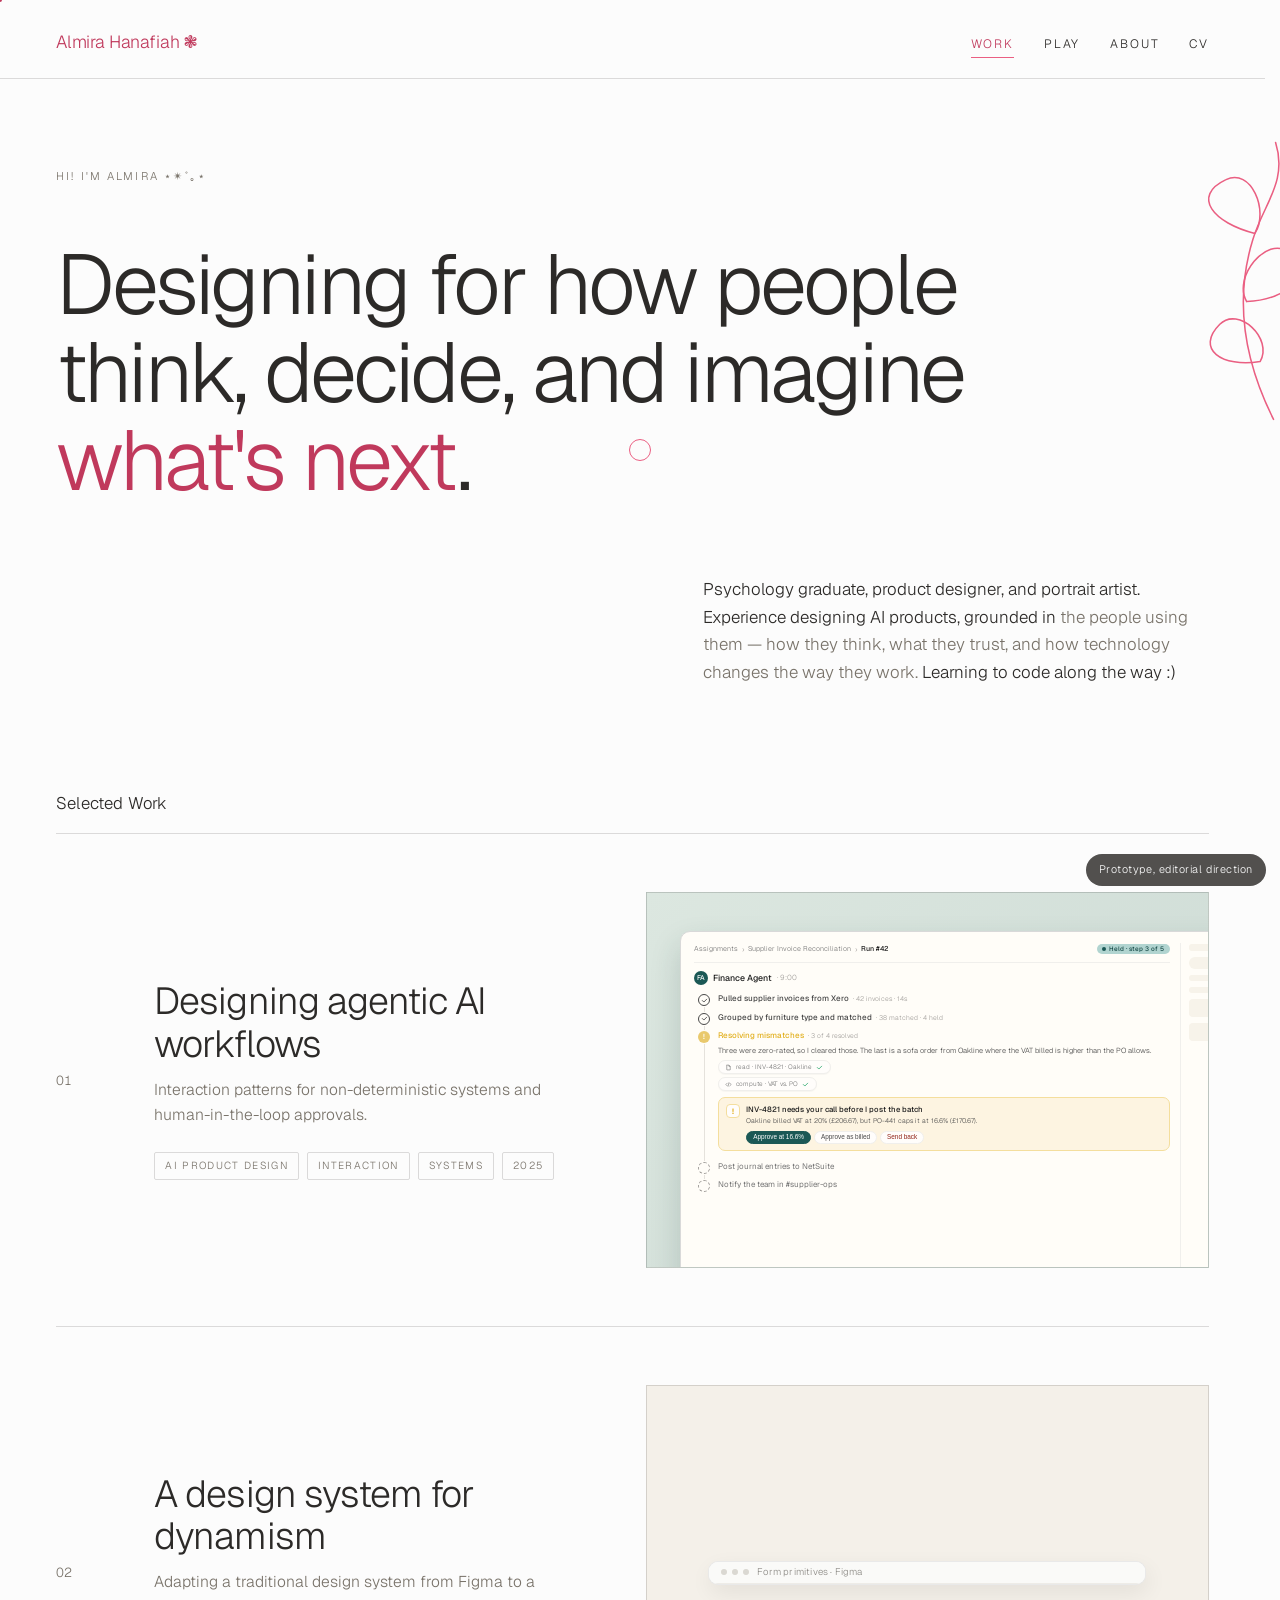
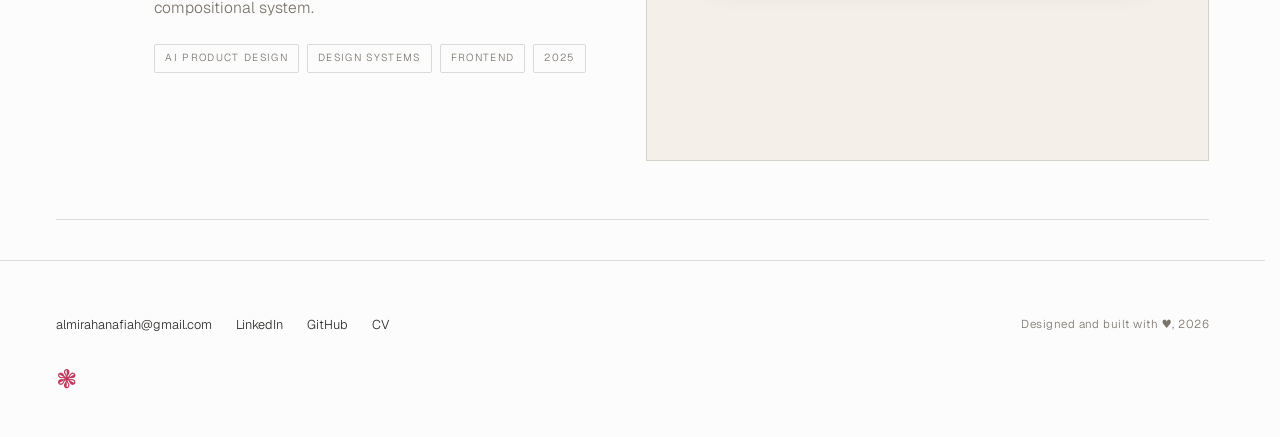
==== index.html @ 17f557fd "Tighten CS02, remove case-study eyebrows, resize About gallery, hide GAIA from index Co-Authored-By:" ====
<!doctype html>
<html lang="en">
    <head>
        <meta charset="UTF-8" />
        <meta name="viewport" content="width=device-width, initial-scale=1.0" />
        <title>Almira Hanafiah | AI Product Designer</title>
        <meta
            name="description"
            content="Product designer working at the seams of AI-native software, interaction systems, workflows, and 0→1 products."
        />
        <link rel="icon" type="image/svg+xml" href="assets/favicon.svg" />
        <link rel="preconnect" href="https://fonts.googleapis.com" />
        <link rel="preconnect" href="https://fonts.gstatic.com" crossorigin />
        <link
            href="https://fonts.googleapis.com/css2?family=Geist:wght@100..900&display=swap"
            rel="stylesheet"
        />
        <link rel="stylesheet" href="assets/css/styles.css" />
        <style>
            /* ============ LEAD ============ */
            .lead {
                position: relative;
                padding: 88px 0 96px;
            }
            .lead-grid {
                display: grid;
                grid-template-columns: repeat(12, 1fr);
                gap: 26px;
                position: relative;
                z-index: 2;
            }
            .lead .eyebrow {
                grid-column: 1 / 8;
                margin-bottom: 30px;
            }
            .display {
                grid-column: 1 / 12;
                font-size: clamp(2.7rem, 6.6vw, 5.5rem);
                line-height: 1.04;
                letter-spacing: -0.035em;
                max-width: 19ch;
            }
            .display em {
                font-style: normal;
                color: var(--pink-deep);
            }
            .dek {
                grid-column: 7 / 13;
                margin-top: 46px;
                font-size: 1.06rem;
                color: var(--ink);
                max-width: 46ch;
                justify-self: end;
            }
            .dek .q {
                color: var(--ink-soft);
            }

            /* line-art accents (placeholders for your scanned drawings) */
            .accent {
                position: absolute;
                z-index: 1;
                pointer-events: none;
            }
            .accent path,
            .accent circle {
                fill: none;
                stroke-linecap: round;
                stroke-linejoin: round;
            }
            .accent .stroke {
                stroke-width: 1.5px;
            }
            .accent-1 .stroke {
                stroke: var(--pink);
            }
            .accent-2 .stroke {
                stroke: var(--ink-soft);
            }
            .accent-1 {
                top: 18px;
                right: -54px;
                width: 248px;
            }
            .accent-2 {
                bottom: -86px;
                left: -96px;
                width: 300px;
                transform: rotate(-8deg);
            }

            /* ============ WORK INDEX ============ */
            .index {
                padding: 8px 0 40px;
            }
            .index-head {
                display: flex;
                justify-content: space-between;
                align-items: baseline;
                padding-bottom: 16px;
                border-bottom: 1px solid var(--rule);
            }
            .index-head h2 {
                font-size: 1.05rem;
                letter-spacing: 0.01em;
            }

            .row {
                display: grid;
                grid-template-columns: repeat(12, 1fr);
                gap: 26px;
                align-items: center;
                padding: 58px 0;
                border-bottom: 1px solid var(--rule);
                transition: transform 0.3s var(--ease);
            }
            .row:hover {
                transform: translateX(10px);
            }
            .row:active {
                transform: translateX(10px) scale(0.997);
            }
            .r-num {
                grid-column: 1 / 2;
                font-size: 0.82rem;
                font-variant-numeric: tabular-nums;
                color: var(--ink-soft);
                transition: color 0.26s var(--ease);
            }
            .row:hover .r-num {
                color: var(--pink-deep);
            }
            .r-main {
                grid-column: 2 / 7;
            }
            .r-title {
                font-size: clamp(1.5rem, 3vw, 2.35rem);
                letter-spacing: -0.025em;
                line-height: 1.12;
                display: inline;
                background-image: linear-gradient(var(--pink), var(--pink));
                background-size: 0% 1px;
                background-position: 0 1.08em;
                background-repeat: no-repeat;
                transition: background-size 0.34s var(--ease);
            }
            .row:hover .r-title {
                background-size: 100% 1px;
            }
            .r-desc {
                margin-top: 12px;
                font-size: 0.98rem;
                color: var(--ink-soft);
                max-width: 42ch;
            }
            .r-tags {
                display: flex;
                flex-wrap: wrap;
                gap: 8px;
                margin-top: 24px;
            }
            .r-tag {
                font-size: 0.64rem;
                text-transform: uppercase;
                letter-spacing: 0.13em;
                color: var(--ink-soft);
                border: 1px solid var(--rule);
                border-radius: 2px;
                padding: 5px 10px;
                transition:
                    border-color 0.26s var(--ease),
                    color 0.26s var(--ease);
            }
            .row:hover .r-tag {
                border-color: rgba(234, 95, 130, 0.4);
            }
            .r-thumb {
                grid-column: 7 / 13;
                aspect-ratio: 3 / 2;
                border: 1px solid var(--rule);
                background: var(--paper-2);
                overflow: hidden;
                display: flex;
                align-items: center;
                justify-content: center;
            }
            .r-thumb .g {
                width: 22px;
                height: 22px;
                border: 1px solid var(--ink-soft);
            }
            .r-thumb img {
                width: 100%;
                height: 100%;
                object-fit: cover;
            }
            .r-glyph {
                transition: transform 0.4s var(--ease);
            }
            .row:hover .r-glyph {
                transform: scale(1.06);
            }

            /* ============ CASE 01 THUMB: hero-style assignment run, top-left peek ============ */
            .r-thumb.thumb-cs01 {
                display: block;
                padding: 0;
                background: linear-gradient(135deg, #dce7e0 0%, #ccdad4 100%);
                position: relative;
                overflow: hidden;
            }
            .cs01-window {
                position: absolute;
                top: 10%;
                left: 6%;
                width: 122%;
                height: 124%;
                background: #fffdf8;
                border: 1px solid #d9d9d9;
                border-radius: 10px;
                box-shadow: 0 14px 30px rgba(30, 60, 57, 0.18);
                padding: 11px 13px;
                display: flex;
                gap: 10px;
                overflow: hidden;
                pointer-events: none;
                font-family: "Instrument Sans", var(--font);
            }
            .cs01-main {
                flex: 1;
                min-width: 0;
                display: flex;
                flex-direction: column;
            }
            .cs01-topline {
                display: flex;
                align-items: center;
                gap: 4px;
                padding-bottom: 7px;
                border-bottom: 1px solid #f0efec;
                margin-bottom: 8px;
                white-space: nowrap;
                overflow: hidden;
            }
            .cs01-crumb {
                font-size: 0.44rem;
                color: #757575;
            }
            .cs01-crumb.is-last {
                color: #1e1e1e;
                font-weight: 500;
            }
            .cs01-crumb-sep {
                color: #9f9c99;
                font-size: 0.48rem;
            }
            .cs01-pill {
                margin-left: auto;
                font-size: 0.4rem;
                font-weight: 500;
                padding: 2px 6px 2px 5px;
                border-radius: 999px;
                background: #b1d4d0;
                color: #184c49;
                display: inline-flex;
                align-items: center;
                gap: 3px;
                flex-shrink: 0;
                line-height: 1;
            }
            .cs01-pill::before {
                content: "";
                width: 4px;
                height: 4px;
                border-radius: 50%;
                background: #1b5855;
                animation: cs01-pulse 1.8s ease-in-out infinite;
            }
            @keyframes cs01-pulse {
                0%,
                100% {
                    opacity: 1;
                }
                50% {
                    opacity: 0.45;
                }
            }
            .cs01-head {
                display: flex;
                align-items: center;
                gap: 5px;
                margin-bottom: 7px;
            }
            .cs01-av {
                width: 14px;
                height: 14px;
                border-radius: 50%;
                background: #1b5855;
                color: #fff;
                font-size: 0.42rem;
                font-weight: 500;
                display: inline-flex;
                align-items: center;
                justify-content: center;
            }
            .cs01-name {
                font-size: 0.55rem;
                color: #1e1e1e;
                font-weight: 500;
            }
            .cs01-time {
                font-size: 0.46rem;
                color: #9f9c99;
            }
            /* rail with vertical connector line */
            .cs01-rail {
                position: relative;
                padding-left: 11px;
                display: flex;
                flex-direction: column;
            }
            .cs01-rail::before {
                content: "";
                position: absolute;
                left: 10px;
                top: 8px;
                bottom: 8px;
                width: 1px;
                background: #e5e2dc;
            }
            .cs01-step {
                position: relative;
                padding-left: 13px;
                padding-bottom: 4px;
            }
            .cs01-dotwrap {
                position: absolute;
                left: -8px;
                top: 1px;
                width: 14px;
                height: 14px;
                background: #fffdf8;
                display: inline-flex;
                align-items: center;
                justify-content: center;
                z-index: 1;
            }
            .cs01-dot {
                width: 12px;
                height: 12px;
                border-radius: 50%;
                display: inline-flex;
                align-items: center;
                justify-content: center;
            }
            .cs01-dot.done {
                border: 1px solid #484848;
                background: #fffdf8;
                color: #484848;
            }
            .cs01-dot.done svg {
                width: 7px;
                height: 7px;
            }
            .cs01-dot.warn {
                background: #e9c96d;
                color: #fff;
                font-size: 0.46rem;
                font-weight: 600;
                line-height: 1;
            }
            .cs01-dot.pending {
                border: 1px dashed #9f9c99;
                background: #fffdf8;
            }
            .cs01-step-head {
                display: flex;
                align-items: baseline;
                flex-wrap: wrap;
                gap: 0 4px;
                padding: 1px 0 2px;
            }
            .cs01-step-lab {
                font-size: 0.5rem;
                color: #484848;
                font-weight: 500;
                line-height: 1.4;
            }
            .cs01-step.is-pending .cs01-step-lab {
                color: #757575;
                font-weight: 400;
            }
            .cs01-step.is-warn .cs01-step-lab {
                color: #e2b020;
            }
            .cs01-step-meta {
                font-size: 0.42rem;
                color: #9f9c99;
                line-height: 1.4;
            }
            .cs01-step-body {
                padding: 0 0 5px 0;
                display: flex;
                flex-direction: column;
                gap: 4px;
                margin-top: 2px;
            }
            .cs01-prose {
                font-size: 0.46rem;
                line-height: 1.55;
                color: #484848;
                margin: 0;
            }
            .cs01-tools {
                display: flex;
                flex-direction: column;
                gap: 3px;
                align-items: flex-start;
            }
            .cs01-chip {
                display: inline-flex;
                align-items: center;
                gap: 4px;
                max-width: 100%;
                height: 14px;
                padding: 0 7px 0 6px;
                background: #fffdfb;
                border: 1px solid #f0efec;
                border-radius: 999px;
                font-size: 0.4rem;
                color: #757575;
                box-shadow: 0 1px 1px rgba(0, 0, 0, 0.03);
                line-height: 1;
            }
            .cs01-chip-ic {
                display: inline-flex;
                align-items: center;
                flex-shrink: 0;
                color: #757575;
            }
            .cs01-chip-ic svg {
                width: 7px;
                height: 7px;
            }
            .cs01-chip-lab {
                overflow: hidden;
                text-overflow: ellipsis;
                white-space: nowrap;
            }
            .cs01-chip-check {
                display: inline-flex;
                align-items: center;
                color: #3db17a;
                flex-shrink: 0;
            }
            .cs01-chip-check svg {
                width: 7px;
                height: 7px;
            }
            .cs01-a2ui {
                margin-top: 2px;
                background: #fdf4e1;
                border: 1px solid #f4de9d;
                border-radius: 7px;
                padding: 6px 7px;
                display: flex;
                gap: 6px;
            }
            .cs01-a2ui-icon {
                width: 14px;
                height: 14px;
                border-radius: 4px;
                background: #fffdfb;
                color: #e2b020;
                border: 1px solid #f4de9d;
                display: inline-flex;
                align-items: center;
                justify-content: center;
                flex-shrink: 0;
                font-size: 0.48rem;
                font-weight: 700;
                line-height: 1;
            }
            .cs01-a2ui-content {
                min-width: 0;
                flex: 1;
            }
            .cs01-a2ui-title {
                font-size: 0.48rem;
                color: #1e1e1e;
                font-weight: 500;
                line-height: 1.3;
            }
            .cs01-a2ui-text {
                font-size: 0.42rem;
                color: #484848;
                margin-top: 2px;
                line-height: 1.4;
            }
            .cs01-a2ui-actions {
                display: flex;
                gap: 3px;
                margin-top: 5px;
                flex-wrap: wrap;
            }
            .cs01-btn {
                display: inline-flex;
                align-items: center;
                gap: 3px;
                height: 13px;
                padding: 0 6px;
                background: #fffdfb;
                color: #484848;
                border: 1px solid #f0efec;
                border-radius: 999px;
                font-size: 0.4rem;
                font-weight: 500;
                white-space: nowrap;
                line-height: 1;
            }
            .cs01-btn.primary {
                background: #1b5855;
                color: #fff;
                border-color: #1b5855;
            }
            .cs01-btn.danger {
                color: #902217;
            }
            .cs01-rpanel {
                width: 26%;
                border-left: 1px solid #f0efec;
                padding-left: 8px;
                flex-shrink: 0;
                display: flex;
                flex-direction: column;
                gap: 6px;
                padding-top: 1px;
            }
            .cs01-skel {
                background: #f7f3ea;
                border-radius: 3px;
            }

            /* ============ CASE 02 THUMB: one card, figma swaps to dynamic form inside ============ */
            .r-thumb.thumb-cs02 {
                background: var(--paper-2);
                position: relative;
            }
            .cs02-card {
                width: 78%;
                background: #fff;
                border: 1px solid rgba(44, 42, 40, 0.1);
                border-radius: 10px;
                box-shadow: 2px 8px 22px rgba(0, 0, 0, 0.07);
                overflow: hidden;
                pointer-events: none;
            }
            .cs02-bar {
                display: flex;
                align-items: center;
                gap: 5px;
                padding: 7px 12px;
                background: #fafaf8;
                border-bottom: 1px solid #eeece7;
                position: relative;
                height: 22px;
            }
            .cs02-dot {
                width: 6px;
                height: 6px;
                border-radius: 50%;
                background: #dad8d2;
                flex-shrink: 0;
            }
            .cs02-bar-name {
                position: absolute;
                left: 48px;
                top: 50%;
                transform: translateY(-50%);
                font-size: 0.6rem;
                color: #8c8a85;
                letter-spacing: 0.02em;
                white-space: nowrap;
            }
            .cs02-bar-name.cs02-name-a {
                animation: cs02-fade-a 7s ease-in-out infinite;
            }
            .cs02-bar-name.cs02-name-b {
                animation: cs02-fade-b 7s ease-in-out infinite;
                opacity: 0;
            }

            .cs02-body {
                position: relative;
                animation: cs02-grow 7s ease-in-out infinite;
            }
            .cs02-state {
                position: absolute;
                inset: 0;
                padding: 12px 14px;
                display: flex;
                flex-direction: column;
                gap: 8px;
            }
            .cs02-state-a {
                background: #f4f3f0;
                animation: cs02-fade-a 7s ease-in-out infinite;
            }
            .cs02-state-b {
                background: #fffdfb;
            }
            .cs02-state-b > * {
                opacity: 0;
                animation: cs02-slide-in 7s ease-in-out infinite both;
            }
            .cs02-state-b > *:nth-child(1) {
                animation-delay: 0s;
            }
            .cs02-state-b > *:nth-child(2) {
                animation-delay: 0.1s;
            }
            .cs02-state-b > *:nth-child(3) {
                animation-delay: 0.2s;
            }
            .cs02-state-b > *:nth-child(4) {
                animation-delay: 0.3s;
            }

            .cs02-prim {
                border: 1.4px dashed #9747ff;
                border-radius: 4px;
                padding: 5px 9px;
                background: #fff;
            }
            .cs02-prim-lab {
                display: block;
                font-size: 0.52rem;
                color: #6f6c66;
                margin-bottom: 3px;
            }
            .cs02-prim-in {
                height: 11px;
                border: 1px solid #dcdad4;
                border-radius: 3px;
                background: #fff;
            }
            .cs02-prim-in.cs02-prim-sel {
                position: relative;
            }
            .cs02-prim-in.cs02-prim-sel::after {
                content: "";
                position: absolute;
                right: 5px;
                top: 50%;
                width: 5px;
                height: 5px;
                border-right: 1px solid #b5b2ac;
                border-bottom: 1px solid #b5b2ac;
                transform: translateY(-65%) rotate(45deg);
            }
            .cs02-prim-radio {
                display: flex;
                gap: 7px;
                align-items: center;
                height: 11px;
            }
            .cs02-prim-radio-dot {
                width: 9px;
                height: 9px;
                border-radius: 50%;
                border: 1px solid #b5b2ac;
                background: #fff;
                display: inline-flex;
                align-items: center;
                justify-content: center;
                flex-shrink: 0;
            }
            .cs02-prim-radio-dot.is-on::after {
                content: "";
                width: 4px;
                height: 4px;
                border-radius: 50%;
                background: #6f6c66;
            }

            .cs02-form-row {
                display: flex;
                flex-direction: column;
                gap: 3px;
            }
            .cs02-form-lab {
                font-size: 0.52rem;
                color: #757575;
            }
            .cs02-form-in {
                font-size: 0.62rem;
                color: #1e1e1e;
                border: 1px solid #e6e1d8;
                border-radius: 4px;
                background: #fff;
                padding: 4px 8px;
            }
            .cs02-form-select {
                display: flex;
                align-items: center;
                justify-content: space-between;
                font-size: 0.62rem;
                color: #1e1e1e;
                border: 1px solid #e6e1d8;
                border-radius: 4px;
                background: #fff;
                padding: 4px 8px;
            }
            .cs02-form-chev {
                width: 5px;
                height: 5px;
                border-right: 1.4px solid #757575;
                border-bottom: 1.4px solid #757575;
                transform: rotate(45deg) translate(-1px, -2px);
            }
            .cs02-form-radio {
                display: flex;
                gap: 14px;
                padding: 2px 0;
            }
            .cs02-radio-opt {
                display: inline-flex;
                align-items: center;
                gap: 5px;
                font-size: 0.6rem;
                color: #1e1e1e;
            }
            .cs02-radio-dot {
                width: 11px;
                height: 11px;
                border-radius: 50%;
                border: 1.5px solid #b5b2ac;
                background: #fff;
                display: inline-flex;
                align-items: center;
                justify-content: center;
                flex-shrink: 0;
            }
            .cs02-radio-opt.is-on .cs02-radio-dot {
                border-color: #1b5855;
            }
            .cs02-radio-opt.is-on .cs02-radio-dot::after {
                content: "";
                width: 5px;
                height: 5px;
                border-radius: 50%;
                background: #1b5855;
            }
            .cs02-form-action {
                align-self: flex-start;
                font-size: 0.6rem;
                color: #fff;
                background: #1b5855;
                border-radius: 4px;
                padding: 5px 11px;
                margin-top: 2px;
            }

            @keyframes cs02-grow {
                0%,
                38% {
                    height: 116px;
                }
                52%,
                92% {
                    height: 208px;
                }
                100% {
                    height: 116px;
                }
            }
            @keyframes cs02-fade-a {
                0%,
                45% {
                    opacity: 1;
                }
                55%,
                92% {
                    opacity: 0;
                }
                100% {
                    opacity: 1;
                }
            }
            @keyframes cs02-fade-b {
                0%,
                45% {
                    opacity: 0;
                }
                55%,
                92% {
                    opacity: 1;
                }
                100% {
                    opacity: 0;
                }
            }
            @keyframes cs02-slide-in {
                0%,
                45% {
                    opacity: 0;
                    transform: translateY(14px);
                }
                55%,
                92% {
                    opacity: 1;
                    transform: translateY(0);
                }
                100% {
                    opacity: 0;
                    transform: translateY(14px);
                }
            }

            @media (prefers-reduced-motion: reduce) {
                .cs01-pill::before {
                    animation: none;
                }
                .cs02-body,
                .cs02-state-a,
                .cs02-bar-name.cs02-name-a,
                .cs02-bar-name.cs02-name-b,
                .cs02-state-b > * {
                    animation: none;
                }
                .cs02-body {
                    height: 116px;
                }
                .cs02-state-a {
                    opacity: 1;
                }
                .cs02-bar-name.cs02-name-a {
                    opacity: 1;
                }
                .cs02-bar-name.cs02-name-b {
                    opacity: 0;
                }
                .cs02-state-b > * {
                    opacity: 0;
                    transform: none;
                }
            }

            /* ============ NOTE ============ */
            .note {
                position: relative;
                padding: 96px 0 104px;
            }
            .note-grid {
                display: grid;
                grid-template-columns: repeat(12, 1fr);
                gap: 26px;
            }
            .note .label {
                grid-column: 1 / 3;
                padding-top: 8px;
            }
            .note p {
                grid-column: 4 / 12;
                font-size: clamp(1.3rem, 2.5vw, 1.85rem);
                line-height: 1.42;
                letter-spacing: -0.018em;
                color: var(--ink);
            }
            .note p em {
                font-style: normal;
                color: var(--pink-deep);
            }

            /* ============ FOOTER (page overrides) ============ */
            footer {
                padding: 54px 0 40px;
                position: relative;
                overflow: hidden;
            }
            .sign {
                margin-top: 32px;
            }

            /* ============ RESPONSIVE ============ */
            @media (max-width: 900px) {
                .shell {
                    padding: 0 30px;
                }
                .display {
                    grid-column: 1 / 13;
                    max-width: 100%;
                }
                .dek {
                    grid-column: 1 / 13;
                    justify-self: start;
                    margin-top: 32px;
                }
                .lead .eyebrow {
                    grid-column: 1 / 13;
                }
                .accent-1 {
                    width: 150px;
                    right: -30px;
                    opacity: 0.8;
                }
                .accent-2 {
                    width: 180px;
                    left: -70px;
                }
                .row {
                    grid-template-columns: repeat(6, 1fr);
                    gap: 14px;
                    padding: 42px 0;
                }
                .r-num {
                    grid-column: 1 / 7;
                }
                .r-main {
                    grid-column: 1 / 7;
                    margin: 6px 0 22px;
                }
                .r-thumb {
                    grid-column: 1 / 7;
                }
                .note p {
                    grid-column: 1 / 13;
                }
                .note .label {
                    grid-column: 1 / 13;
                    margin-bottom: 14px;
                }
            }
            @media (max-width: 560px) {
                .shell {
                    padding: 0 20px;
                }
                .nav {
                    gap: 16px;
                }
                .nav a {
                    font-size: 0.66rem;
                    letter-spacing: 0.1em;
                }
                .lead {
                    padding: 56px 0 64px;
                }
            }

            @media (prefers-reduced-motion: reduce) {
                html {
                    scroll-behavior: auto;
                }
                .rv {
                    opacity: 1 !important;
                    transform: none !important;
                    transition: none;
                }
                .cursor,
                .row,
                .r-glyph {
                    transition: none !important;
                }
                .accent path,
                .accent circle {
                    stroke-dashoffset: 0 !important;
                    transition: none !important;
                }
            }
        </style>
    </head>
    <body>
        <div class="cursor" id="cursor" aria-hidden="true"></div>
        <div class="cursor-dot" id="dot" aria-hidden="true"></div>

        <header>
            <div class="shell">
                <div class="masthead">
                    <a href="index.html" class="wordmark"
                        >Almira Hanafiah &#10051;</a
                    >
                    <nav class="nav">
                        <a href="index.html" class="here">Work</a>
                        <a href="play.html">Play</a>
                        <a href="about.html">About</a>
                        <a
                            href="assets/cv/Almira-Hanafiah-CV.pdf"
                            target="_blank"
                            rel="noopener"
                            >CV</a
                        >
                    </nav>
                </div>
            </div>
        </header>

        <main>
            <!-- ===== LEAD ===== -->
            <section class="lead">
                <!-- ACCENT 1, placeholder for your scanned drawing. Bleeds off the right. -->
                <svg
                    class="accent accent-1"
                    viewBox="0 0 240 320"
                    aria-hidden="true"
                >
                    <path
                        class="stroke"
                        stroke="var(--pink)"
                        stroke-width="1.5"
                        d="M196 312 C 168 256 158 196 176 138 C 186 104 210 82 198 44"
                    />
                    <path
                        class="stroke"
                        stroke="var(--pink)"
                        stroke-width="1.5"
                        d="M178 132 C 138 122 116 96 150 80 C 174 68 192 110 178 132 Z"
                    />
                    <path
                        class="stroke"
                        stroke="var(--pink)"
                        stroke-width="1.5"
                        d="M170 198 C 210 196 236 172 210 150 C 190 134 156 174 170 198 Z"
                    />
                    <path
                        class="stroke"
                        stroke="var(--pink)"
                        stroke-width="1.5"
                        d="M183 256 C 146 262 120 244 144 220 C 162 202 196 234 183 256 Z"
                    />
                </svg>
                <div class="shell">
                    <div class="lead-grid">
                        <div class="eyebrow label rv">Hi! I'm Almira ⋆✴︎˚｡⋆</div>
                        <h1 class="display rv">
                            Designing for how people think, decide, and imagine
                            <em>what's next</em>.
                        </h1>
                        <p class="dek rv">
                            Psychology graduate, product designer, and portrait
                            artist. Experience designing AI products, grounded
                            in
                            <span class="q"
                                >the people using them — how they think, what
                                they trust, and how technology changes the way
                                they work.</span
                            >
                            Learning to code along the way :)
                        </p>
                    </div>
                </div>
            </section>

            <!-- ===== WORK INDEX ===== -->
            <section class="index">
                <div class="shell">
                    <div class="index-head rv">
                        <h2>Selected Work</h2>
                    </div>

                    <a href="work/ai-workflows.html" class="row rv">
                        <div class="r-num">01</div>
                        <div class="r-main">
                            <span class="r-title"
                                >Designing agentic AI workflows</span
                            >
                            <p class="r-desc">
                                Interaction patterns for non-deterministic
                                systems and human-in-the-loop approvals.
                            </p>
                            <div class="r-tags">
                                <span class="r-tag">AI Product Design</span>
                                <span class="r-tag">Interaction</span>
                                <span class="r-tag">Systems</span>
                                <span class="r-tag">2025</span>
                            </div>
                        </div>
                        <div class="r-thumb thumb-cs01">
                            <div class="cs01-window" aria-hidden="true">
                                <div class="cs01-main">
                                    <div class="cs01-topline">
                                        <span class="cs01-crumb"
                                            >Assignments</span
                                        >
                                        <span class="cs01-crumb-sep"
                                            >&rsaquo;</span
                                        >
                                        <span class="cs01-crumb"
                                            >Supplier Invoice
                                            Reconciliation</span
                                        >
                                        <span class="cs01-crumb-sep"
                                            >&rsaquo;</span
                                        >
                                        <span class="cs01-crumb is-last"
                                            >Run #42</span
                                        >
                                        <span class="cs01-pill"
                                            >Held &middot; step 3 of 5</span
                                        >
                                    </div>
                                    <div class="cs01-head">
                                        <span class="cs01-av">FA</span>
                                        <span class="cs01-name"
                                            >Finance Agent</span
                                        >
                                        <span class="cs01-time"
                                            >&middot; 9:00</span
                                        >
                                    </div>
                                    <div class="cs01-rail">
                                        <div class="cs01-step">
                                            <div class="cs01-dotwrap">
                                                <span class="cs01-dot done"
                                                    ><svg
                                                        viewBox="0 0 16 16"
                                                        fill="none"
                                                        stroke="currentColor"
                                                        stroke-width="2"
                                                        stroke-linecap="round"
                                                        stroke-linejoin="round"
                                                    >
                                                        <path
                                                            d="m3 8 3.5 3.5L13 5"
                                                        /></svg
                                                ></span>
                                            </div>
                                            <div class="cs01-step-head">
                                                <span class="cs01-step-lab"
                                                    >Pulled supplier invoices
                                                    from Xero</span
                                                >
                                                <span class="cs01-step-meta"
                                                    >&middot; 42 invoices
                                                    &middot; 14s</span
                                                >
                                            </div>
                                        </div>
                                        <div class="cs01-step">
                                            <div class="cs01-dotwrap">
                                                <span class="cs01-dot done"
                                                    ><svg
                                                        viewBox="0 0 16 16"
                                                        fill="none"
                                                        stroke="currentColor"
                                                        stroke-width="2"
                                                        stroke-linecap="round"
                                                        stroke-linejoin="round"
                                                    >
                                                        <path
                                                            d="m3 8 3.5 3.5L13 5"
                                                        /></svg
                                                ></span>
                                            </div>
                                            <div class="cs01-step-head">
                                                <span class="cs01-step-lab"
                                                    >Grouped by furniture type
                                                    and matched</span
                                                >
                                                <span class="cs01-step-meta"
                                                    >&middot; 38 matched
                                                    &middot; 4 held</span
                                                >
                                            </div>
                                        </div>
                                        <div class="cs01-step is-warn">
                                            <div class="cs01-dotwrap">
                                                <span class="cs01-dot warn"
                                                    >!</span
                                                >
                                            </div>
                                            <div class="cs01-step-head">
                                                <span class="cs01-step-lab"
                                                    >Resolving mismatches</span
                                                >
                                                <span class="cs01-step-meta"
                                                    >&middot; 3 of 4
                                                    resolved</span
                                                >
                                            </div>
                                            <div class="cs01-step-body">
                                                <p class="cs01-prose">
                                                    Three were zero-rated, so I
                                                    cleared those. The last is a
                                                    sofa order from Oakline
                                                    where the VAT billed is
                                                    higher than the PO allows.
                                                </p>
                                                <div class="cs01-tools">
                                                    <span class="cs01-chip">
                                                        <span
                                                            class="cs01-chip-ic"
                                                            ><svg
                                                                viewBox="0 0 16 16"
                                                                fill="none"
                                                                stroke="currentColor"
                                                                stroke-width="1.4"
                                                                stroke-linejoin="round"
                                                            >
                                                                <path
                                                                    d="M4 2.5h5l3 3V13a.5.5 0 0 1-.5.5h-7A.5.5 0 0 1 4 13V3a.5.5 0 0 1 .5-.5Z"
                                                                />
                                                                <path
                                                                    d="M9 2.5v3h3"
                                                                /></svg
                                                        ></span>
                                                        <span
                                                            class="cs01-chip-lab"
                                                            >read &middot;
                                                            INV-4821 &middot;
                                                            Oakline</span
                                                        >
                                                        <span
                                                            class="cs01-chip-check"
                                                            ><svg
                                                                viewBox="0 0 16 16"
                                                                fill="none"
                                                                stroke="currentColor"
                                                                stroke-width="2"
                                                                stroke-linecap="round"
                                                                stroke-linejoin="round"
                                                            >
                                                                <path
                                                                    d="m3 8 3.5 3.5L13 5"
                                                                /></svg
                                                        ></span>
                                                    </span>
                                                    <span class="cs01-chip">
                                                        <span
                                                            class="cs01-chip-ic"
                                                            ><svg
                                                                viewBox="0 0 16 16"
                                                                fill="none"
                                                                stroke="currentColor"
                                                                stroke-width="1.4"
                                                                stroke-linecap="round"
                                                                stroke-linejoin="round"
                                                            >
                                                                <path
                                                                    d="m5 5-3 3 3 3M11 5l3 3-3 3M9 4l-2 8"
                                                                /></svg
                                                        ></span>
                                                        <span
                                                            class="cs01-chip-lab"
                                                            >compute &middot;
                                                            VAT vs. PO</span
                                                        >
                                                        <span
                                                            class="cs01-chip-check"
                                                            ><svg
                                                                viewBox="0 0 16 16"
                                                                fill="none"
                                                                stroke="currentColor"
                                                                stroke-width="2"
                                                                stroke-linecap="round"
                                                                stroke-linejoin="round"
                                                            >
                                                                <path
                                                                    d="m3 8 3.5 3.5L13 5"
                                                                /></svg
                                                        ></span>
                                                    </span>
                                                </div>
                                                <div class="cs01-a2ui">
                                                    <span class="cs01-a2ui-icon"
                                                        >!</span
                                                    >
                                                    <div
                                                        class="cs01-a2ui-content"
                                                    >
                                                        <div
                                                            class="cs01-a2ui-title"
                                                        >
                                                            INV-4821 needs your
                                                            call before I post
                                                            the batch
                                                        </div>
                                                        <div
                                                            class="cs01-a2ui-text"
                                                        >
                                                            Oakline billed VAT
                                                            at 20%
                                                            (&pound;206.67), but
                                                            PO-441 caps it at
                                                            16.6%
                                                            (&pound;170.67).
                                                        </div>
                                                        <div
                                                            class="cs01-a2ui-actions"
                                                        >
                                                            <button
                                                                class="cs01-btn primary"
                                                            >
                                                                Approve at 16.6%
                                                            </button>
                                                            <button
                                                                class="cs01-btn"
                                                            >
                                                                Approve as
                                                                billed
                                                            </button>
                                                            <button
                                                                class="cs01-btn danger"
                                                            >
                                                                Send back
                                                            </button>
                                                        </div>
                                                    </div>
                                                </div>
                                            </div>
                                        </div>
                                        <div class="cs01-step is-pending">
                                            <div class="cs01-dotwrap">
                                                <span
                                                    class="cs01-dot pending"
                                                ></span>
                                            </div>
                                            <div class="cs01-step-head">
                                                <span class="cs01-step-lab"
                                                    >Post journal entries to
                                                    NetSuite</span
                                                >
                                            </div>
                                        </div>
                                        <div class="cs01-step is-pending">
                                            <div class="cs01-dotwrap">
                                                <span
                                                    class="cs01-dot pending"
                                                ></span>
                                            </div>
                                            <div class="cs01-step-head">
                                                <span class="cs01-step-lab"
                                                    >Notify the team in
                                                    #supplier-ops</span
                                                >
                                            </div>
                                        </div>
                                    </div>
                                </div>
                                <aside class="cs01-rpanel">
                                    <div
                                        class="cs01-skel"
                                        style="height: 7px; width: 60%"
                                    ></div>
                                    <div
                                        class="cs01-skel"
                                        style="
                                            height: 12px;
                                            width: 100%;
                                            border-radius: 9999px;
                                        "
                                    ></div>
                                    <div
                                        class="cs01-skel"
                                        style="height: 6px; width: 82%"
                                    ></div>
                                    <div
                                        class="cs01-skel"
                                        style="height: 6px; width: 64%"
                                    ></div>
                                    <div
                                        class="cs01-skel"
                                        style="
                                            height: 18px;
                                            width: 100%;
                                            border-radius: 4px;
                                        "
                                    ></div>
                                    <div
                                        class="cs01-skel"
                                        style="
                                            height: 18px;
                                            width: 100%;
                                            border-radius: 4px;
                                        "
                                    ></div>
                                </aside>
                            </div>
                        </div>
                    </a>

                    <a href="work/design-system.html" class="row rv">
                        <div class="r-num">02</div>
                        <div class="r-main">
                            <span class="r-title"
                                >A design system for dynamism</span
                            >
                            <p class="r-desc">
                                Adapting a traditional design system from Figma
                                to a compositional system.
                            </p>
                            <div class="r-tags">
                                <span class="r-tag">AI Product Design</span>
                                <span class="r-tag">Design Systems</span>
                                <span class="r-tag">Frontend</span>
                                <span class="r-tag">2025</span>
                            </div>
                        </div>
                        <div class="r-thumb thumb-cs02">
                            <div class="cs02-card" aria-hidden="true">
                                <div class="cs02-bar">
                                    <span class="cs02-dot"></span>
                                    <span class="cs02-dot"></span>
                                    <span class="cs02-dot"></span>
                                    <span class="cs02-bar-name cs02-name-a"
                                        >Form primitives &middot; Figma</span
                                    >
                                    <span class="cs02-bar-name cs02-name-b"
                                        >Composed at runtime</span
                                    >
                                </div>
                                <div class="cs02-body">
                                    <div class="cs02-state cs02-state-b">
                                        <div class="cs02-form-row">
                                            <span class="cs02-form-lab"
                                                >Vendor</span
                                            >
                                            <div class="cs02-form-in">
                                                Acme Supplies
                                            </div>
                                        </div>
                                        <div class="cs02-form-row">
                                            <span class="cs02-form-lab"
                                                >Category</span
                                            >
                                            <div class="cs02-form-select">
                                                <span>Office supplies</span>
                                                <span
                                                    class="cs02-form-chev"
                                                ></span>
                                            </div>
                                        </div>
                                        <div class="cs02-form-row">
                                            <span class="cs02-form-lab"
                                                >Frequency</span
                                            >
                                            <div class="cs02-form-radio">
                                                <span
                                                    class="cs02-radio-opt is-on"
                                                >
                                                    <span
                                                        class="cs02-radio-dot"
                                                    ></span>
                                                    Monthly
                                                </span>
                                                <span class="cs02-radio-opt">
                                                    <span
                                                        class="cs02-radio-dot"
                                                    ></span>
                                                    Annually
                                                </span>
                                            </div>
                                        </div>
                                        <div class="cs02-form-action">
                                            Add to QuickBooks
                                        </div>
                                    </div>
                                    <div class="cs02-state cs02-state-a">
                                        <div class="cs02-prim">
                                            <span class="cs02-prim-lab"
                                                >Text input</span
                                            >
                                            <div class="cs02-prim-in"></div>
                                        </div>
                                        <div class="cs02-prim">
                                            <span class="cs02-prim-lab"
                                                >Select</span
                                            >
                                            <div
                                                class="cs02-prim-in cs02-prim-sel"
                                            ></div>
                                        </div>
                                        <div class="cs02-prim">
                                            <span class="cs02-prim-lab"
                                                >Radio</span
                                            >
                                            <div class="cs02-prim-radio">
                                                <span
                                                    class="cs02-prim-radio-dot is-on"
                                                ></span>
                                                <span
                                                    class="cs02-prim-radio-dot"
                                                ></span>
                                            </div>
                                        </div>
                                    </div>
                                </div>
                            </div>
                        </div>
                    </a>

                    <!-- Case study 03 (GAIA) hidden from the index for now. Restore by uncommenting. -->
                    <!--
                    <a href="work/bootcamp-preview.html" class="row rv">
                        <div class="r-num">03</div>
                        <div class="r-main">
                            <span class="r-title"
                                >GAIA, a fashion app that learned to
                                curate</span
                            >
                            <p class="r-desc">
                                A 12-week bootcamp project that grew from an
                                inspiration feed into an AI styling tool built
                                around the clothes a person already owns.
                            </p>
                            <div class="r-tags">
                                <span class="r-tag">UX Design</span>
                                <span class="r-tag">Research</span>
                                <span class="r-tag">Visual</span>
                                <span class="r-tag">2024</span>
                            </div>
                        </div>
                        <div class="r-thumb">
                            <div class="g r-glyph" aria-hidden="true"></div>
                        </div>
                    </a>
                    -->
                </div>
            </section>
        </main>

        <footer>
            <div class="shell">
                <div class="colophon">
                    <div class="links">
                        <a href="mailto:almirahanafiah@gmail.com"
                            >almirahanafiah@gmail.com</a
                        >
                        <a
                            href="https://linkedin.com/in/almira-hanafiah"
                            target="_blank"
                            rel="noopener"
                            >LinkedIn</a
                        >
                        <a
                            href="https://github.com/almirahanafiah"
                            target="_blank"
                            rel="noopener"
                            >GitHub</a
                        >
                        <a
                            href="assets/cv/Almira-Hanafiah-CV.pdf"
                            target="_blank"
                            rel="noopener"
                            >CV</a
                        >
                    </div>
                    <div class="set">
                        Designed and built with &hearts;, 2026
                    </div>
                </div>
                <div class="sign rv">
                    <span class="sign-mark" aria-hidden="true">&#10051;</span>
                </div>
            </div>
        </footer>

        <div class="proto-note">Prototype, editorial direction</div>

        <script>
            (function () {
                var reduced = matchMedia(
                    "(prefers-reduced-motion: reduce)",
                ).matches;
                var fine = matchMedia(
                    "(hover: hover) and (pointer: fine)",
                ).matches;

                /* ---- custom cursor ---- */
                if (fine) {
                    var cur = document.getElementById("cursor"),
                        dot = document.getElementById("dot");
                    var mx = innerWidth / 2,
                        my = innerHeight / 2,
                        cx = mx,
                        cy = my;
                    addEventListener("mousemove", function (e) {
                        mx = e.clientX;
                        my = e.clientY;
                        dot.style.left = mx + "px";
                        dot.style.top = my + "px";
                        if (reduced) {
                            cur.style.left = mx + "px";
                            cur.style.top = my + "px";
                        }
                    });
                    if (!reduced)
                        (function loop() {
                            cx += (mx - cx) * 0.17;
                            cy += (my - cy) * 0.17;
                            cur.style.left = cx + "px";
                            cur.style.top = cy + "px";
                            requestAnimationFrame(loop);
                        })();
                    document
                        .querySelectorAll("a, button, .row")
                        .forEach(function (el) {
                            el.addEventListener("mouseenter", function () {
                                cur.classList.add("hot");
                            });
                            el.addEventListener("mouseleave", function () {
                                cur.classList.remove("hot");
                            });
                        });
                    addEventListener("mouseleave", function () {
                        cur.style.opacity = 0;
                        dot.style.opacity = 0;
                    });
                    addEventListener("mouseenter", function () {
                        cur.style.opacity = 1;
                        dot.style.opacity = 1;
                    });
                }

                /* ---- accent line-draw reveal (the drawings draw themselves in) ---- */
                var strokes = document.querySelectorAll(".accent .stroke");
                strokes.forEach(function (el, i) {
                    var len = el.getTotalLength ? el.getTotalLength() : 0;
                    if (!len) return;
                    el.style.strokeDasharray = len;
                    if (reduced) {
                        el.style.strokeDashoffset = 0;
                        return;
                    }
                    el.style.strokeDashoffset = len;
                    el.style.transition = "stroke-dashoffset 1.9s var(--ease)";
                    setTimeout(
                        function () {
                            el.style.strokeDashoffset = 0;
                        },
                        280 + i * 220,
                    );
                });

                /* ---- scroll reveal ---- */
                var rv = document.querySelectorAll(".rv");
                if (reduced || !("IntersectionObserver" in window)) {
                    rv.forEach(function (el) {
                        el.classList.add("in");
                    });
                } else {
                    var io = new IntersectionObserver(
                        function (entries) {
                            entries.forEach(function (en, i) {
                                if (en.isIntersecting) {
                                    var el = en.target;
                                    setTimeout(function () {
                                        el.classList.add("in");
                                    }, i * 70);
                                    io.unobserve(el);
                                }
                            });
                        },
                        { threshold: 0.14 },
                    );
                    rv.forEach(function (el) {
                        io.observe(el);
                    });
                }
            })();
        </script>
    </body>
</html>
---- assets/css/styles.css ----
/* ============================================================
   Almira Hanafiah — shared site styles
   Linked by every page except play.html (which is bespoke).
   Page-specific CSS still lives inline in each page's <style>,
   loaded after this file so per-page overrides win.
   ============================================================ */

/* ============ TOKENS ============ */
:root {
  --paper: #fcfcfc;      /* neutral near-white */
  --paper-2: #f4f0e9;    /* warm cream for tonal bands and image wells */
  --ink: #2c2a28;        /* warm near-black */
  --ink-soft: #79736a;   /* warm grey */
  --pink: #ea5f82;       /* bright rose, the one accent */
  --pink-deep: #c0395c;  /* readable rose, links, small text */
  --rule: rgba(44, 42, 40, 0.16);

  --font: "Geist", system-ui, sans-serif;
  --w: 300;              /* Geist Light, uniform */

  --ease: cubic-bezier(0.23, 1, 0.32, 1);
  --shell: 1280px;
}

/* ============ RESET ============ */
* {
  margin: 0;
  padding: 0;
  box-sizing: border-box;
}
html {
  scroll-behavior: smooth;
  scrollbar-gutter: stable;
}

/* smooth cross-fade between pages (Chrome 126+, Safari 18+); harmlessly ignored elsewhere */
@view-transition {
  navigation: auto;
}
::view-transition-old(root),
::view-transition-new(root) {
  animation-duration: 0.32s;
  animation-timing-function: ease;
}
/* The whole page (header included) cross-fades as one opaque snapshot.
   We deliberately do NOT give the header its own view-transition-name:
   the header has a transparent background, so pinning it as a separate
   snapshot left the old and new headers visibly overlaid mid-transition. */

body {
  background: var(--paper);
  color: var(--ink);
  font-family: var(--font);
  font-weight: var(--w);
  font-size: 18px;
  line-height: 1.62;
  -webkit-font-smoothing: antialiased;
  overflow-x: hidden;
}
a, p, h1, h2, h3, h4, div, span, nav, li, ol {
  font-weight: var(--w);
}
a {
  color: inherit;
  text-decoration: none;
}
::selection {
  background: var(--pink);
  color: var(--paper);
}

@media (hover: hover) and (pointer: fine) {
  body, a, button, .row {
    cursor: none;
  }
}

.shell {
  max-width: var(--shell);
  margin: 0 auto;
  padding: 0 56px;
}

/* micro-label used throughout */
.label {
  font-size: 0.7rem;
  text-transform: uppercase;
  letter-spacing: 0.19em;
  color: var(--ink-soft);
}

/* ============ CURSOR ============ */
.cursor {
  position: fixed;
  top: 0;
  left: 0;
  width: 22px;
  height: 22px;
  border: 1px solid var(--pink);
  border-radius: 50%;
  pointer-events: none;
  z-index: 9999;
  transform: translate(-50%, -50%);
  transition:
    width 0.22s var(--ease),
    height 0.22s var(--ease),
    background-color 0.22s var(--ease);
}
.cursor.hot {
  width: 54px;
  height: 54px;
  background: rgba(234, 95, 130, 0.12);
}
.cursor.grab {
  width: 44px;
  height: 44px;
  background: rgba(234, 95, 130, 0.18);
}
.cursor-dot {
  position: fixed;
  top: 0;
  left: 0;
  width: 4px;
  height: 4px;
  background: var(--pink-deep);
  border-radius: 50%;
  pointer-events: none;
  z-index: 9999;
  transform: translate(-50%, -50%);
}
@media (hover: none), (pointer: coarse) {
  .cursor, .cursor-dot {
    display: none;
  }
}

/* ============ READING PROGRESS (case studies) ============ */
.progress {
  position: fixed;
  top: 0;
  left: 0;
  height: 2px;
  width: 0%;
  background: var(--pink);
  z-index: 500;
  transition: width 0.1s linear;
}

/* ============ MASTHEAD ============ */
header {
  border-bottom: 1px solid var(--rule);
}
.masthead {
  display: flex;
  justify-content: space-between;
  align-items: baseline;
  padding: 28px 0 20px;
}
.wordmark {
  font-size: 1.1rem;
  letter-spacing: -0.01em;
  color: var(--pink-deep);
}
.nav {
  display: flex;
  gap: 30px;
}
.nav a {
  font-size: 0.76rem;
  text-transform: uppercase;
  letter-spacing: 0.15em;
  position: relative;
  padding-bottom: 3px;
}
.nav a::after {
  content: "";
  position: absolute;
  left: 0;
  bottom: 0;
  width: 100%;
  height: 1px;
  background: var(--pink);
  transform: scaleX(0);
  transform-origin: left;
  transition: transform 0.26s var(--ease);
}
.nav a:hover::after {
  transform: scaleX(1);
}
.nav a.here {
  color: var(--pink-deep);
}
.nav a.here::after {
  transform: scaleX(1);
}

/* ============ CASE-STUDY TOP BAR ============ */
.bar {
  display: flex;
  justify-content: space-between;
  align-items: baseline;
  padding: 28px 0 20px;
}
.back {
  font-size: 0.76rem;
  text-transform: uppercase;
  letter-spacing: 0.15em;
}
.back .ar {
  color: var(--pink-deep);
  margin-right: 7px;
}
.back:hover {
  color: var(--pink-deep);
}

/* ============ CASE HEADER ============ */
.cs-header {
  padding: 76px 0 48px;
}
.cs-header .eyebrow {
  margin-bottom: 26px;
}
.cs-title {
  font-size: clamp(2.2rem, 4.7vw, 3.7rem);
  line-height: 1.06;
  letter-spacing: -0.035em;
  max-width: 17ch;
}
.cs-title em {
  font-style: normal;
  color: var(--pink-deep);
}
.cs-header .dek {
  margin-top: 26px;
  max-width: 52ch;
  color: var(--ink-soft);
  font-size: 1.05rem;
}

/* hero / image plates */
.plate {
  background: var(--paper-2);
  border: 1px solid var(--rule);
  display: flex;
  align-items: center;
  justify-content: center;
}
.plate .g {
  width: 30px;
  height: 30px;
  border: 1px solid var(--ink-soft);
}
.hero-plate {
  aspect-ratio: 16 / 7;
  margin-bottom: 8px;
}
.cap {
  font-size: 0.72rem;
  color: var(--ink-soft);
  letter-spacing: 0.04em;
}

/* ============ CASE LAYOUT: sticky TOC + article ============ */
.layout {
  display: grid;
  grid-template-columns: 200px 1fr;
  gap: 72px;
  padding-top: 64px;
  padding-bottom: 96px;
}
.toc {
  position: sticky;
  top: 44px;
  align-self: start;
}
.toc .label {
  margin-bottom: 18px;
}
.toc ol {
  list-style: none;
}
.toc li {
  margin-bottom: 2px;
}
.toc a {
  display: flex;
  align-items: center;
  gap: 12px;
  padding: 7px 0;
  font-size: 0.9rem;
  color: var(--ink-soft);
  transition: color 0.25s var(--ease);
}
.toc a .tick {
  width: 16px;
  height: 1px;
  background: var(--rule);
  transition: width 0.25s var(--ease), background-color 0.25s var(--ease);
  flex-shrink: 0;
}
.toc a .n {
  font-size: 0.7rem;
  font-variant-numeric: tabular-nums;
  color: var(--ink-soft);
  width: 1.2em;
}
.toc a:hover {
  color: var(--ink);
}
.toc a.active {
  color: var(--ink);
}
.toc a.active .tick {
  width: 28px;
  background: var(--pink);
}
.toc a.active .n {
  color: var(--pink-deep);
}

/* ---- article ---- */
.article {
  min-width: 0;
}
.cs-sec {
  scroll-margin-top: 36px;
  padding-bottom: 84px;
}
.sec-tag {
  display: flex;
  align-items: center;
  gap: 12px;
  margin-bottom: 16px;
}
.sec-tag::before {
  content: "";
  width: 22px;
  height: 1px;
  background: var(--pink);
}
.cs-sec h2 {
  font-size: clamp(1.55rem, 2.5vw, 2.1rem);
  letter-spacing: -0.028em;
  line-height: 1.12;
  margin-bottom: 22px;
}
.cs-sec p {
  max-width: 64ch;
  margin-bottom: 18px;
  color: var(--ink);
}
.cs-sec p.muted {
  color: var(--ink-soft);
}
.cs-sec h3 {
  font-size: 1.06rem;
  letter-spacing: 0.005em;
  margin: 36px 0 12px;
}

/* quick facts */
.facts {
  display: grid;
  grid-template-columns: repeat(4, 1fr);
  gap: 24px;
  margin: 30px 0 8px;
  padding: 26px 0;
  border-top: 1px solid var(--rule);
  border-bottom: 1px solid var(--rule);
}
.facts .k {
  margin-bottom: 8px;
}
.facts .v {
  font-size: 0.95rem;
  line-height: 1.5;
}

/* outcome / callout line */
.callout {
  font-size: clamp(1.3rem, 2.3vw, 1.8rem);
  line-height: 1.4;
  letter-spacing: -0.018em;
  max-width: 24ch;
  margin: 6px 0 8px;
}
.callout em {
  font-style: normal;
  color: var(--pink-deep);
}

/* TL;DR three-part */
.tldr {
  border-top: 1px solid var(--rule);
}
.tldr .part {
  display: grid;
  grid-template-columns: 150px 1fr;
  gap: 28px;
  padding: 24px 0;
  border-bottom: 1px solid var(--rule);
}
.tldr .part .k {
  padding-top: 3px;
}
.tldr .part p {
  margin: 0;
  max-width: 56ch;
}

/* key insight note */
.insight {
  border-left: 2px solid var(--pink);
  padding: 4px 0 4px 24px;
  margin: 30px 0;
}
.insight .k {
  margin-bottom: 8px;
}
.insight p {
  margin: 0;
  font-size: 1.12rem;
  max-width: 52ch;
}

/* figures */
figure {
  margin: 30px 0;
}
.screen {
  aspect-ratio: 4 / 5;
}
.wide {
  aspect-ratio: 16 / 9;
}
.pair {
  display: grid;
  grid-template-columns: 1fr 1fr;
  gap: 20px;
}
figure .cap {
  display: block;
  margin-top: 10px;
}

/* learnings two-col */
.cols2 {
  display: grid;
  grid-template-columns: 1fr 1fr;
  gap: 40px;
}
.cols2 h3 {
  margin-top: 0;
}
.cols2 p {
  margin-bottom: 0;
}

/* ============ FOOTER / COLOPHON ============ */
footer {
  border-top: 1px solid var(--rule);
}
.colophon {
  display: flex;
  justify-content: space-between;
  flex-wrap: wrap;
  gap: 22px;
}
.colophon .links {
  display: flex;
  gap: 24px;
  flex-wrap: wrap;
}
.colophon a {
  font-size: 0.8rem;
}
.colophon a:hover {
  color: var(--pink-deep);
}
.colophon .set {
  font-size: 0.72rem;
  color: var(--ink-soft);
  letter-spacing: 0.04em;
}
.sign {
  margin-top: 30px;
}
.sign-mark {
  display: inline-block;
  font-size: 1.6rem;
  line-height: 1;
  color: var(--pink-deep);
}

/* case-study "Next project" link (no-op on pages without it) */
.next {
  display: block;
  padding: 60px 0;
  border-bottom: 1px solid var(--rule);
}
.next .label {
  margin-bottom: 14px;
}
.next .nt {
  font-size: clamp(1.8rem, 4vw, 3rem);
  letter-spacing: -0.03em;
  display: inline;
  background-image: linear-gradient(var(--pink), var(--pink));
  background-size: 0% 1px;
  background-position: 0 1.12em;
  background-repeat: no-repeat;
  transition: background-size 0.34s var(--ease);
}
.next:hover .nt {
  background-size: 100% 1px;
}
.next .nt .ar {
  color: var(--pink-deep);
}

/* ============ REVEAL ============ */
.rv {
  opacity: 0;
  transform: translateY(14px);
  transition:
    opacity 0.6s var(--ease),
    transform 0.6s var(--ease);
}
.rv.in {
  opacity: 1;
  transform: none;
}

/* prototype / status badge */
.proto-note {
  position: fixed;
  bottom: 14px;
  right: 14px;
  z-index: 600;
  background: var(--ink);
  color: var(--paper);
  font-size: 0.68rem;
  letter-spacing: 0.05em;
  padding: 7px 13px;
  border-radius: 999px;
  opacity: 0.82;
}

/* ============ SHARED RESPONSIVE ============ */
@media (max-width: 900px) {
  .shell {
    padding: 0 30px;
  }
  .layout {
    grid-template-columns: 1fr;
    gap: 0;
    padding-top: 36px;
  }
  .toc {
    position: static;
    margin-bottom: 48px;
    padding-bottom: 24px;
    border-bottom: 1px solid var(--rule);
  }
  .toc ol {
    display: flex;
    flex-wrap: wrap;
    gap: 4px 22px;
  }
  .toc a .tick {
    display: none;
  }
  .facts {
    grid-template-columns: repeat(2, 1fr);
    gap: 20px;
  }
  .tldr .part {
    grid-template-columns: 1fr;
    gap: 8px;
  }
  .pair, .cols2 {
    grid-template-columns: 1fr;
    gap: 22px;
  }
}
@media (max-width: 560px) {
  .shell {
    padding: 0 20px;
  }
  .cs-header {
    padding: 48px 0 32px;
  }
}
@media (prefers-reduced-motion: reduce) {
  html {
    scroll-behavior: auto;
  }
  .rv {
    opacity: 1 !important;
    transform: none !important;
    transition: none;
  }
  .cursor, .toc a, .toc a .tick, .next .nt {
    transition: none !important;
  }
}
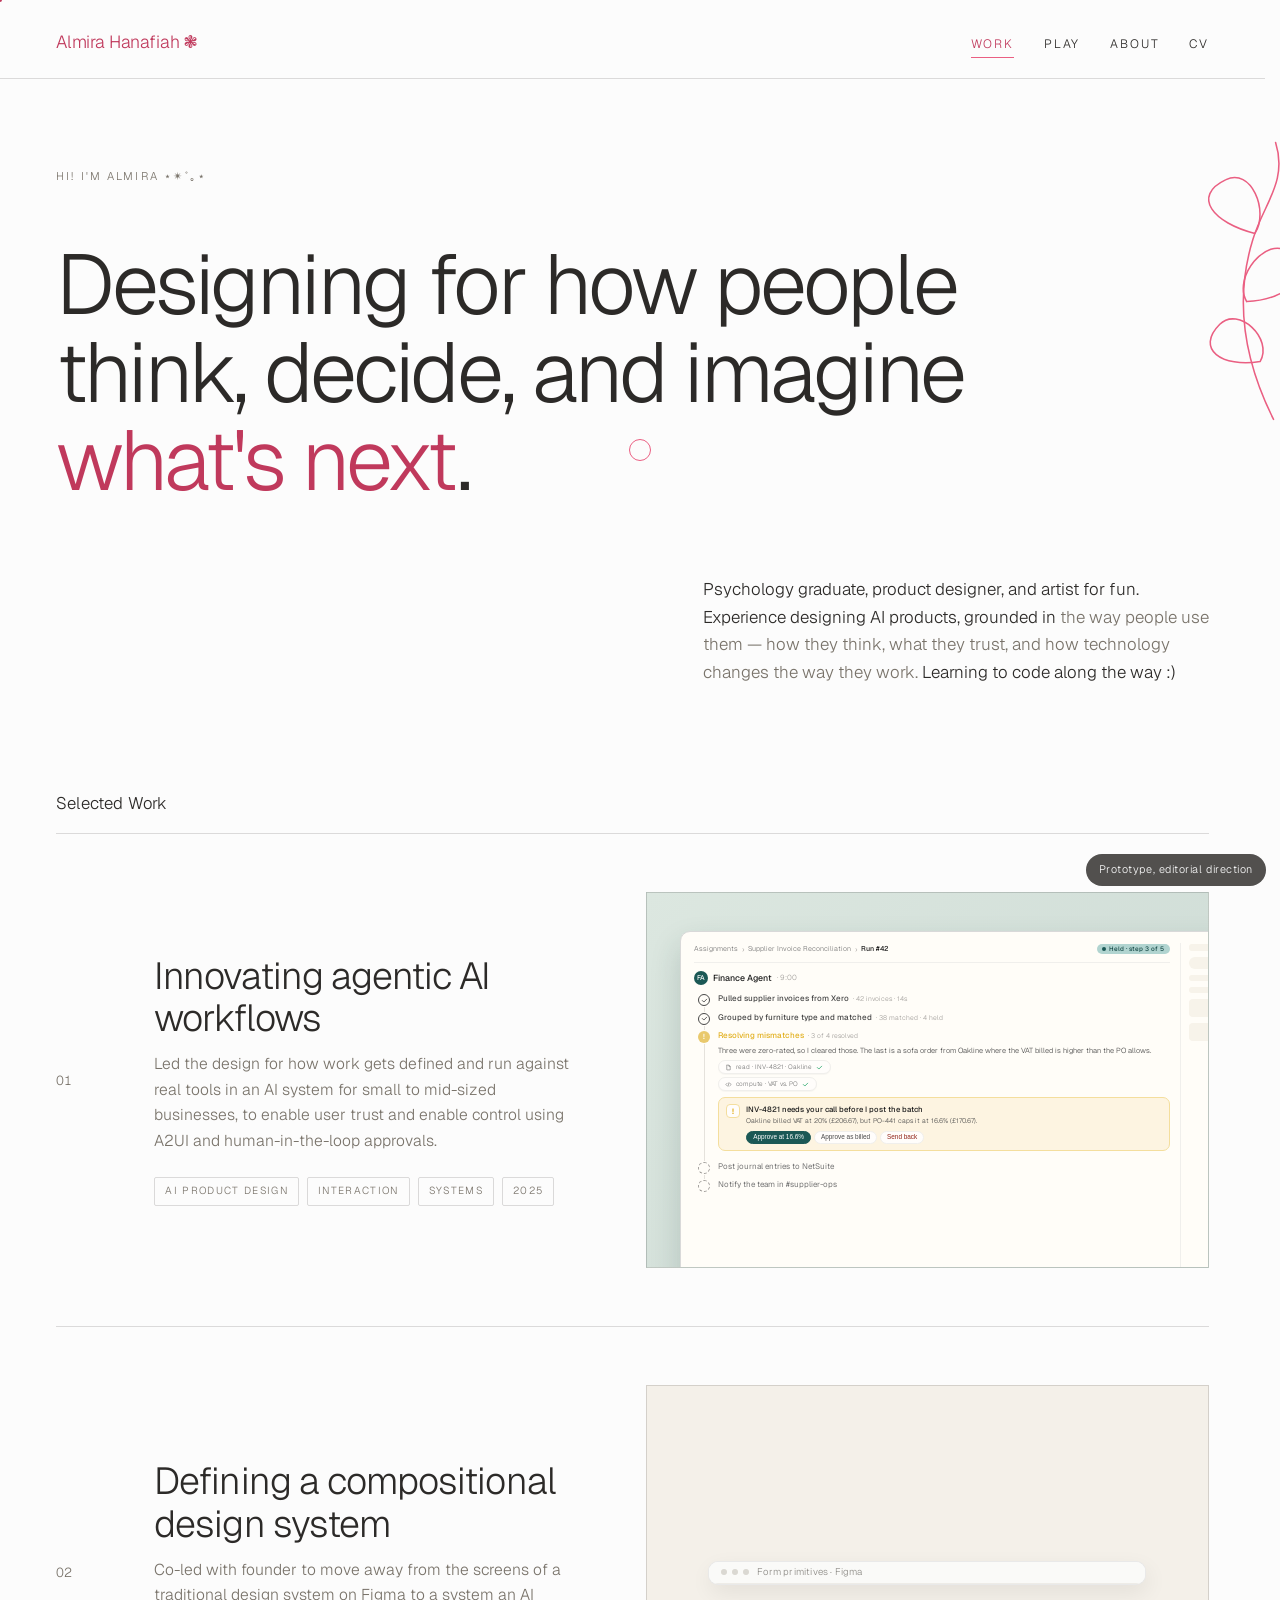
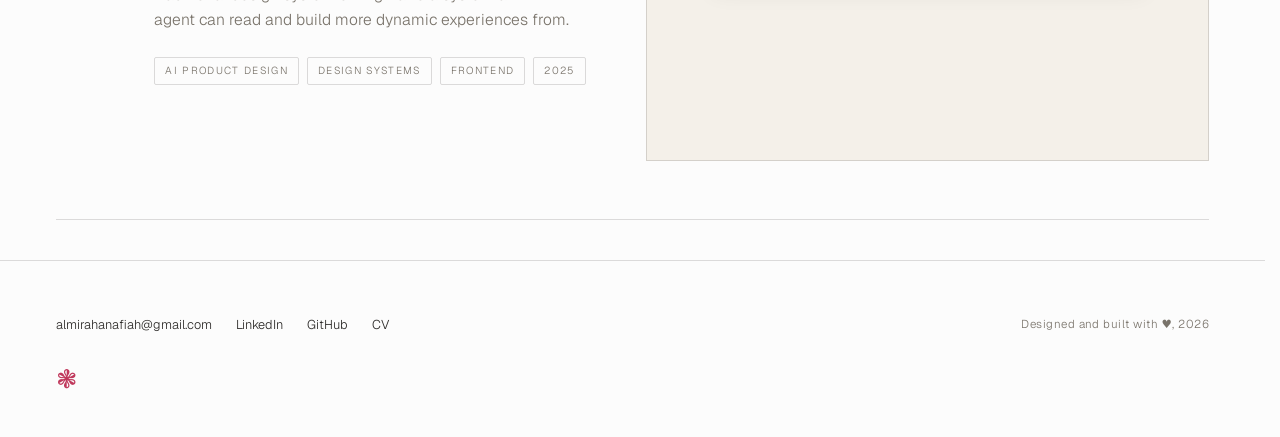
==== commit 02565088: "Formatting pass + add early-workflow-builder image for case 01 Co-Authored-By: Claude Opus 4.8 <nore" ====
--- a/index.html
+++ b/index.html
@@ -1036,11 +1036,11 @@
                             <em>what's next</em>.
                         </h1>
                         <p class="dek rv">
-                            Psychology graduate, product designer, and portrait
-                            artist. Experience designing AI products, grounded
+                            Psychology graduate, product designer, and artist
+                            for fun. Experience designing AI products, grounded
                             in
                             <span class="q"
-                                >the people using them — how they think, what
+                                >the way people use them — how they think, what
                                 they trust, and how technology changes the way
                                 they work.</span
                             >
@@ -1061,11 +1061,14 @@
                         <div class="r-num">01</div>
                         <div class="r-main">
                             <span class="r-title"
-                                >Designing agentic AI workflows</span
+                                >Innovating agentic AI workflows</span
                             >
                             <p class="r-desc">
-                                Interaction patterns for non-deterministic
-                                systems and human-in-the-loop approvals.
+                                Led the design for how work gets defined and run
+                                against real tools in an AI system for small to
+                                mid-sized businesses, to enable user trust and
+                                enable control using A2UI and human-in-the-loop
+                                approvals.
                             </p>
                             <div class="r-tags">
                                 <span class="r-tag">AI Product Design</span>
@@ -1382,11 +1385,13 @@
                         <div class="r-num">02</div>
                         <div class="r-main">
                             <span class="r-title"
-                                >A design system for dynamism</span
+                                >Defining a compositional design system</span
                             >
                             <p class="r-desc">
-                                Adapting a traditional design system from Figma
-                                to a compositional system.
+                                Co-led with founder to move away from the
+                                screens of a traditional design system on Figma
+                                to a system an AI agent can read and build more
+                                dynamic experiences from.
                             </p>
                             <div class="r-tags">
                                 <span class="r-tag">AI Product Design</span>
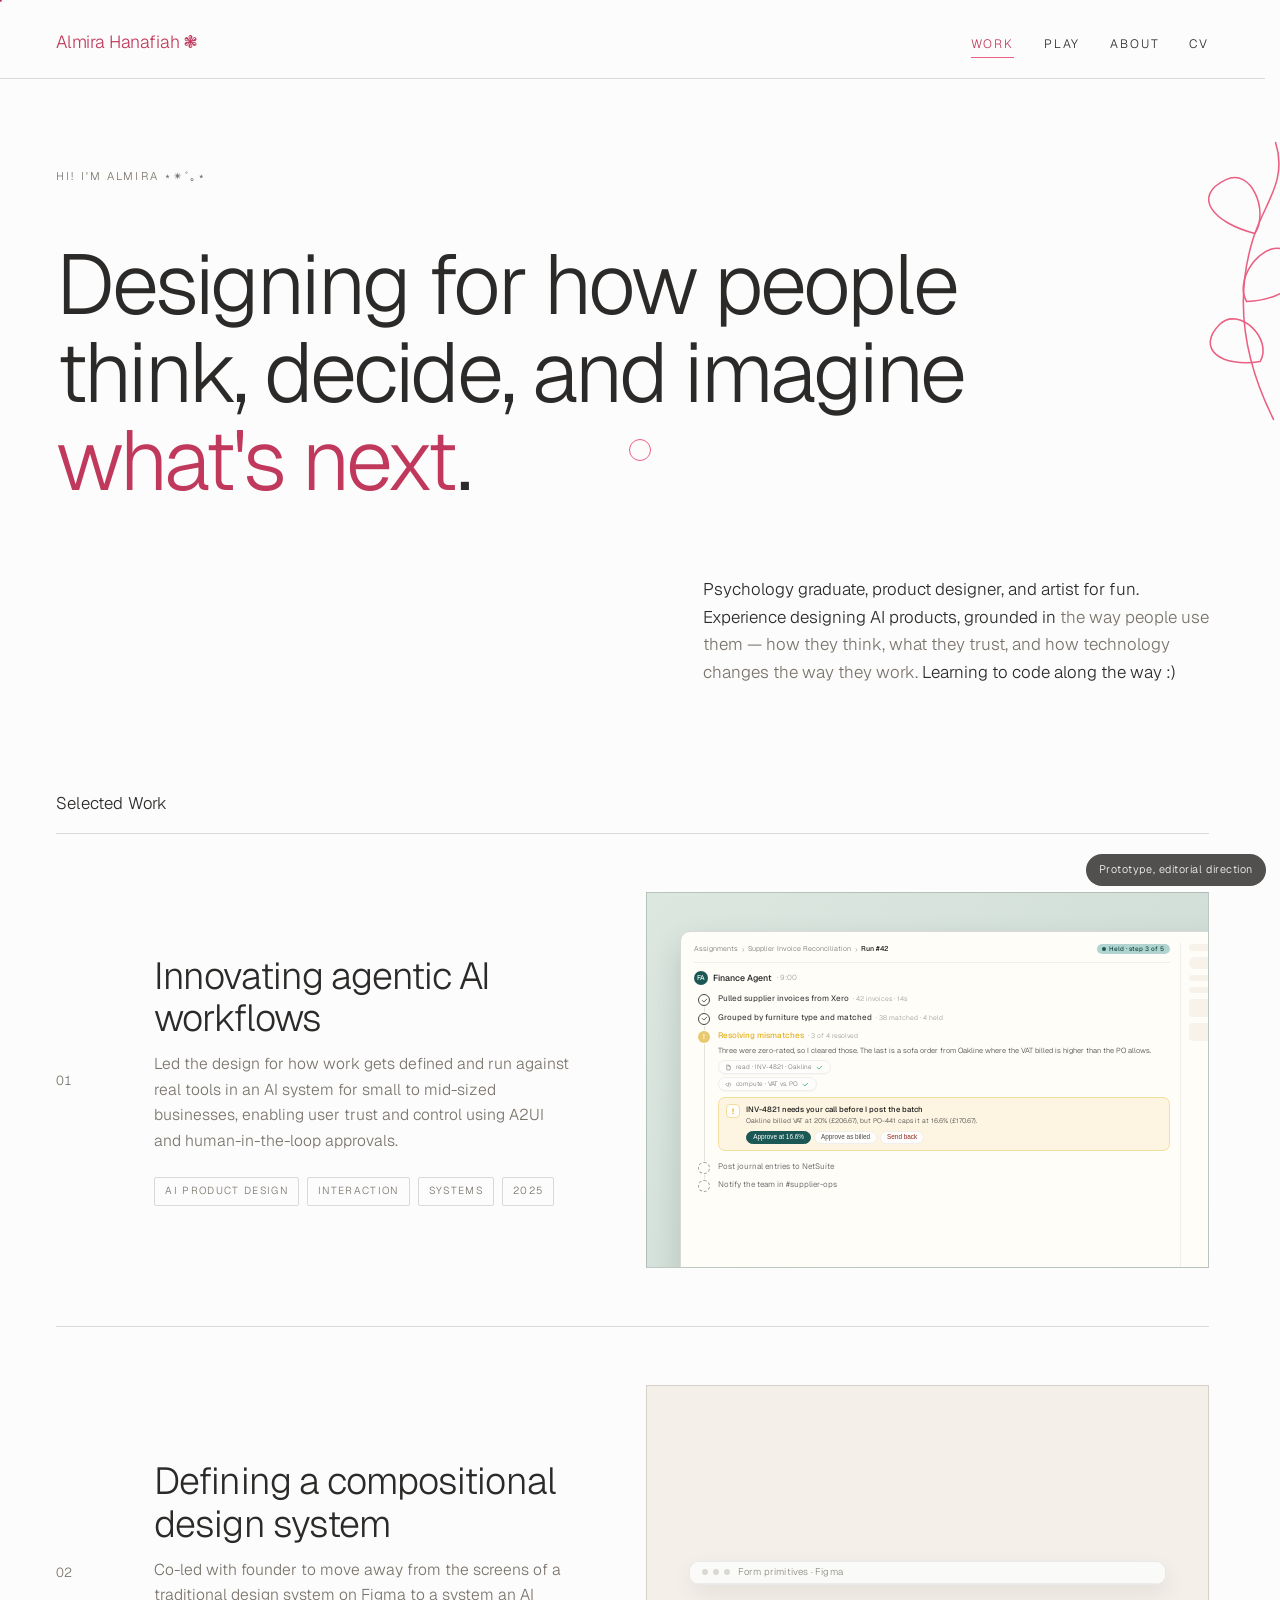
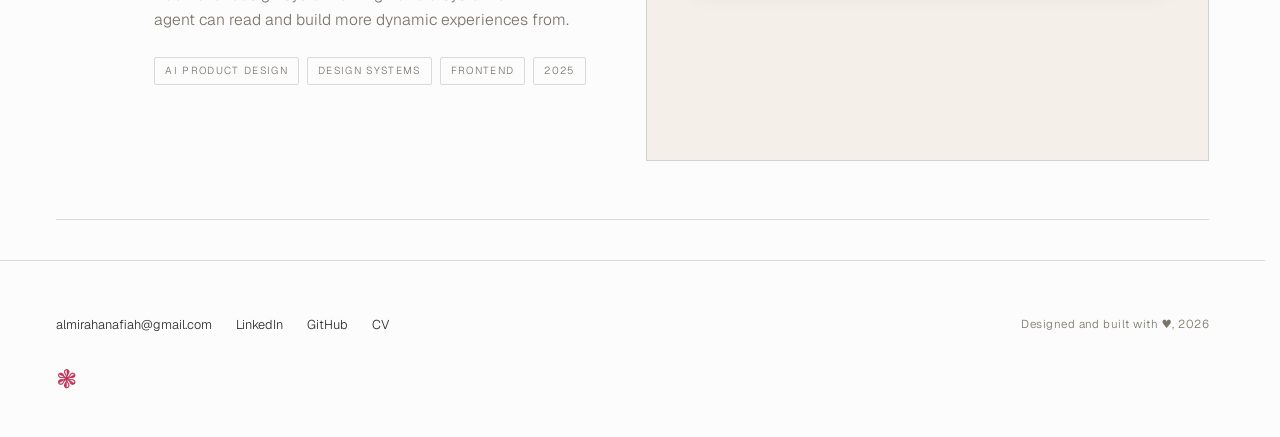
==== commit 43b668f8: "Fix cs02 thumbnail: taller card body so Figma components fit, widen card to 85% Co-Authored-By: Clau" ====
--- a/index.html
+++ b/index.html
@@ -547,7 +547,7 @@
                 position: relative;
             }
             .cs02-card {
-                width: 78%;
+                width: 85%;
                 background: #fff;
                 border: 1px solid rgba(44, 42, 40, 0.1);
                 border-radius: 10px;
@@ -764,14 +764,14 @@
             @keyframes cs02-grow {
                 0%,
                 38% {
-                    height: 116px;
+                    height: 168px;
                 }
                 52%,
                 92% {
                     height: 208px;
                 }
                 100% {
-                    height: 116px;
+                    height: 168px;
                 }
             }
             @keyframes cs02-fade-a {
@@ -829,7 +829,7 @@
                     animation: none;
                 }
                 .cs02-body {
-                    height: 116px;
+                    height: 168px;
                 }
                 .cs02-state-a {
                     opacity: 1;
@@ -1066,8 +1066,8 @@
                             <p class="r-desc">
                                 Led the design for how work gets defined and run
                                 against real tools in an AI system for small to
-                                mid-sized businesses, to enable user trust and
-                                enable control using A2UI and human-in-the-loop
+                                mid-sized businesses, enabling user trust and
+                                control using A2UI and human-in-the-loop
                                 approvals.
                             </p>
                             <div class="r-tags">
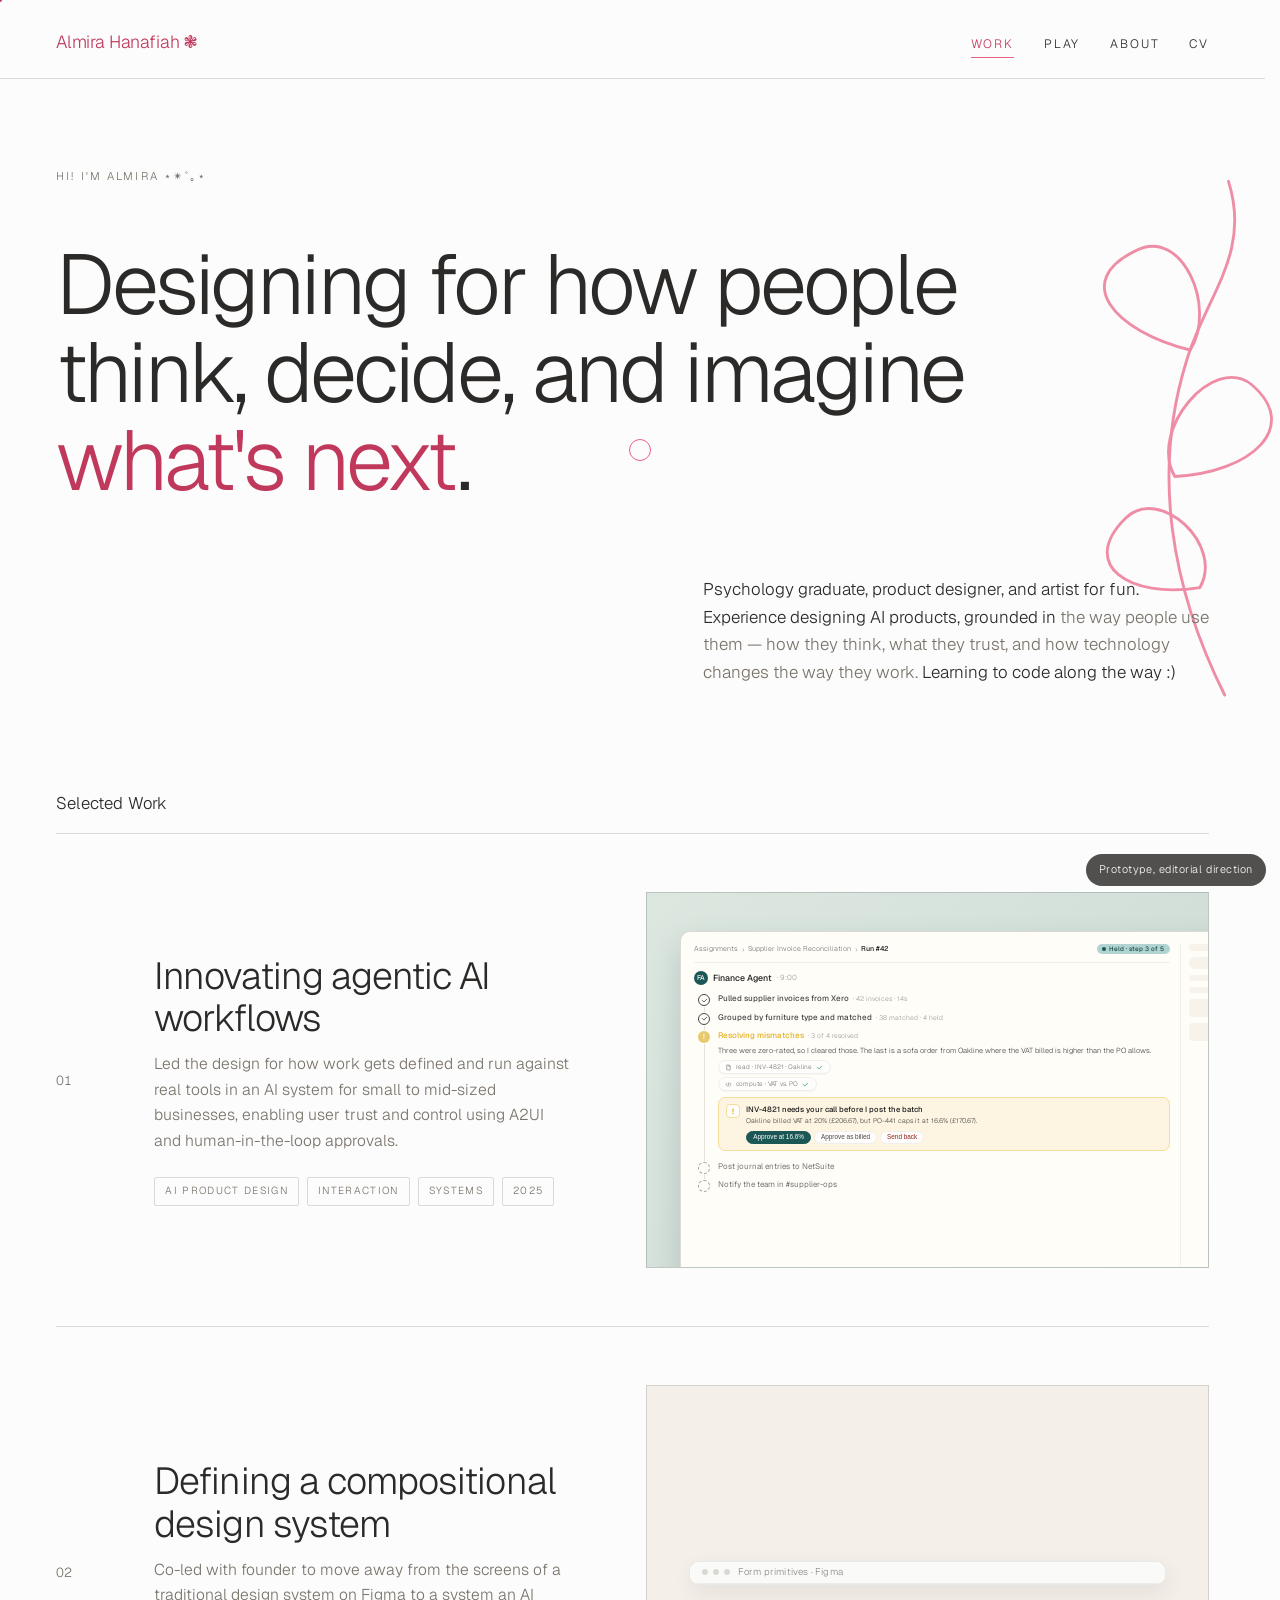
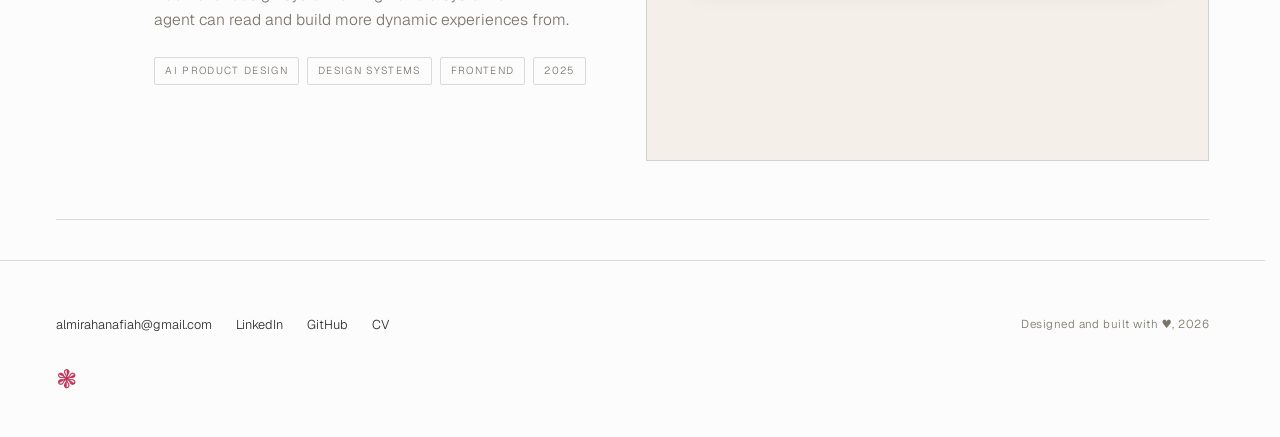
==== commit 7420c621: "Homepage hero accent resize; add play gallery photo; formatting passes Co-Authored-By: Claude Opus 4" ====
--- a/index.html
+++ b/index.html
@@ -79,8 +79,9 @@
             }
             .accent-1 {
                 top: 18px;
-                right: -54px;
-                width: 248px;
+                right: -44px;
+                width: 460px;
+                opacity: 0.7;
             }
             .accent-2 {
                 bottom: -86px;
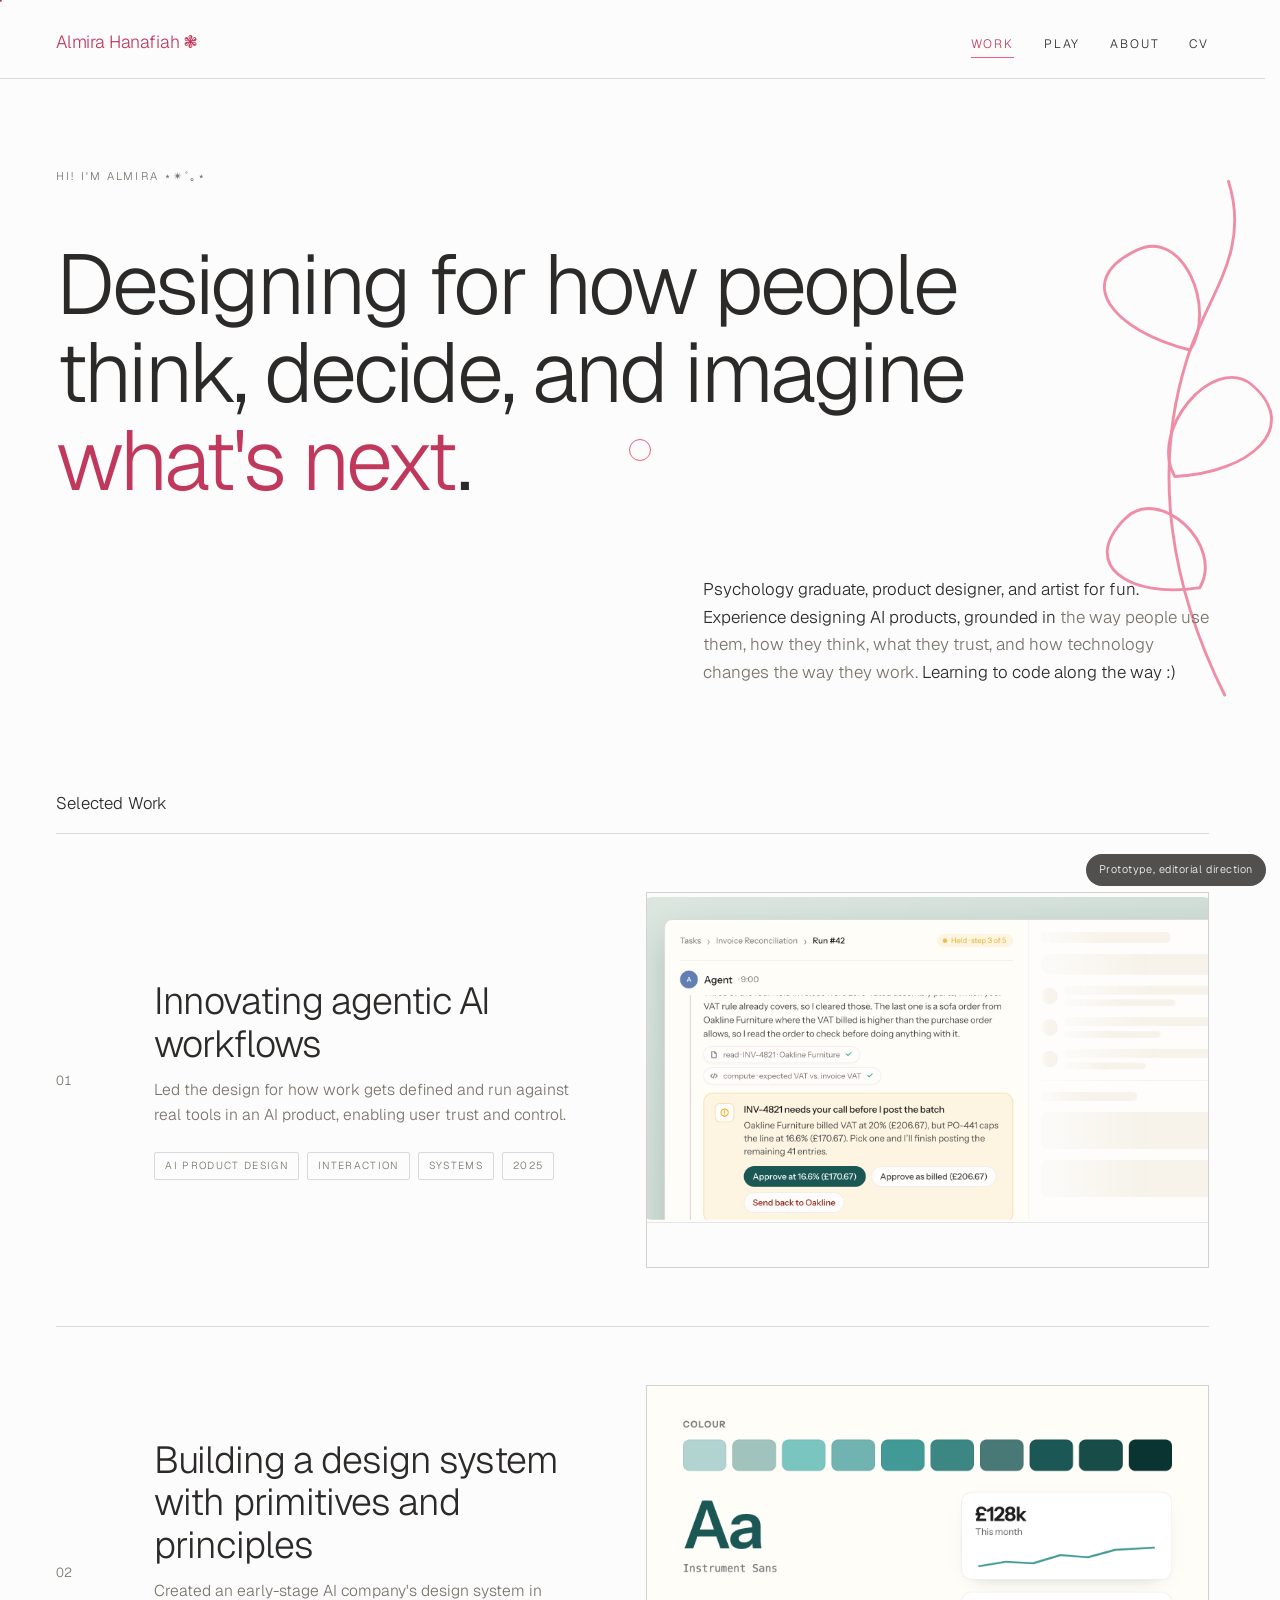
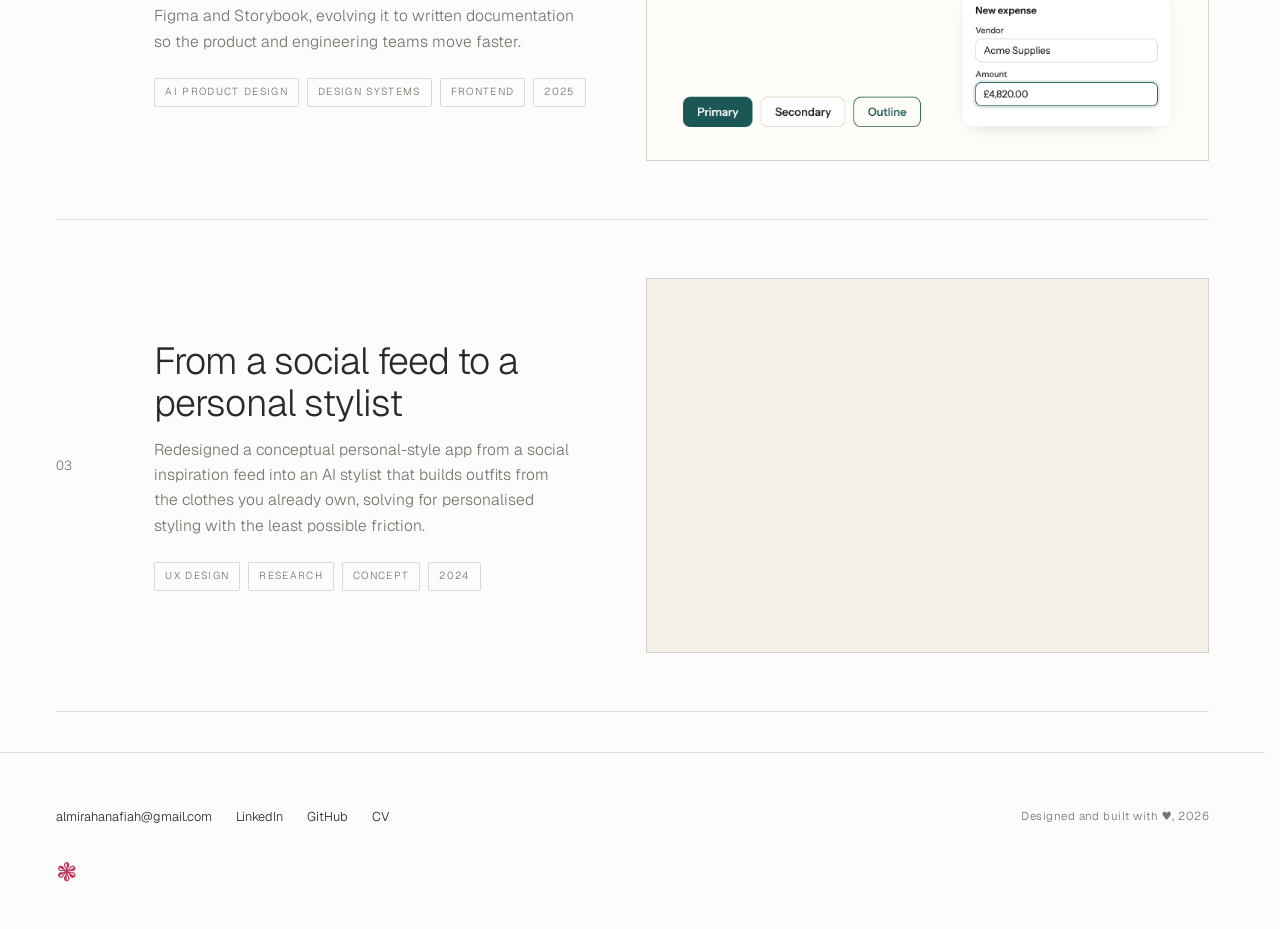
==== commit fe2115b9: "Refresh case studies, homepage previews, and navigation - CS01/CS02 reworked per founder IP review: " ====
--- a/index.html
+++ b/index.html
@@ -93,6 +93,7 @@
             /* ============ WORK INDEX ============ */
             .index {
                 padding: 8px 0 40px;
+                scroll-margin-top: 32px;
             }
             .index-head {
                 display: flex;
@@ -190,661 +191,18 @@
                 height: 22px;
                 border: 1px solid var(--ink-soft);
             }
-            .r-thumb img {
+            .r-thumb img,
+            .r-thumb video {
                 width: 100%;
                 height: 100%;
                 object-fit: cover;
+                display: block;
             }
             .r-glyph {
                 transition: transform 0.4s var(--ease);
             }
             .row:hover .r-glyph {
                 transform: scale(1.06);
-            }
-
-            /* ============ CASE 01 THUMB: hero-style assignment run, top-left peek ============ */
-            .r-thumb.thumb-cs01 {
-                display: block;
-                padding: 0;
-                background: linear-gradient(135deg, #dce7e0 0%, #ccdad4 100%);
-                position: relative;
-                overflow: hidden;
-            }
-            .cs01-window {
-                position: absolute;
-                top: 10%;
-                left: 6%;
-                width: 122%;
-                height: 124%;
-                background: #fffdf8;
-                border: 1px solid #d9d9d9;
-                border-radius: 10px;
-                box-shadow: 0 14px 30px rgba(30, 60, 57, 0.18);
-                padding: 11px 13px;
-                display: flex;
-                gap: 10px;
-                overflow: hidden;
-                pointer-events: none;
-                font-family: "Instrument Sans", var(--font);
-            }
-            .cs01-main {
-                flex: 1;
-                min-width: 0;
-                display: flex;
-                flex-direction: column;
-            }
-            .cs01-topline {
-                display: flex;
-                align-items: center;
-                gap: 4px;
-                padding-bottom: 7px;
-                border-bottom: 1px solid #f0efec;
-                margin-bottom: 8px;
-                white-space: nowrap;
-                overflow: hidden;
-            }
-            .cs01-crumb {
-                font-size: 0.44rem;
-                color: #757575;
-            }
-            .cs01-crumb.is-last {
-                color: #1e1e1e;
-                font-weight: 500;
-            }
-            .cs01-crumb-sep {
-                color: #9f9c99;
-                font-size: 0.48rem;
-            }
-            .cs01-pill {
-                margin-left: auto;
-                font-size: 0.4rem;
-                font-weight: 500;
-                padding: 2px 6px 2px 5px;
-                border-radius: 999px;
-                background: #b1d4d0;
-                color: #184c49;
-                display: inline-flex;
-                align-items: center;
-                gap: 3px;
-                flex-shrink: 0;
-                line-height: 1;
-            }
-            .cs01-pill::before {
-                content: "";
-                width: 4px;
-                height: 4px;
-                border-radius: 50%;
-                background: #1b5855;
-                animation: cs01-pulse 1.8s ease-in-out infinite;
-            }
-            @keyframes cs01-pulse {
-                0%,
-                100% {
-                    opacity: 1;
-                }
-                50% {
-                    opacity: 0.45;
-                }
-            }
-            .cs01-head {
-                display: flex;
-                align-items: center;
-                gap: 5px;
-                margin-bottom: 7px;
-            }
-            .cs01-av {
-                width: 14px;
-                height: 14px;
-                border-radius: 50%;
-                background: #1b5855;
-                color: #fff;
-                font-size: 0.42rem;
-                font-weight: 500;
-                display: inline-flex;
-                align-items: center;
-                justify-content: center;
-            }
-            .cs01-name {
-                font-size: 0.55rem;
-                color: #1e1e1e;
-                font-weight: 500;
-            }
-            .cs01-time {
-                font-size: 0.46rem;
-                color: #9f9c99;
-            }
-            /* rail with vertical connector line */
-            .cs01-rail {
-                position: relative;
-                padding-left: 11px;
-                display: flex;
-                flex-direction: column;
-            }
-            .cs01-rail::before {
-                content: "";
-                position: absolute;
-                left: 10px;
-                top: 8px;
-                bottom: 8px;
-                width: 1px;
-                background: #e5e2dc;
-            }
-            .cs01-step {
-                position: relative;
-                padding-left: 13px;
-                padding-bottom: 4px;
-            }
-            .cs01-dotwrap {
-                position: absolute;
-                left: -8px;
-                top: 1px;
-                width: 14px;
-                height: 14px;
-                background: #fffdf8;
-                display: inline-flex;
-                align-items: center;
-                justify-content: center;
-                z-index: 1;
-            }
-            .cs01-dot {
-                width: 12px;
-                height: 12px;
-                border-radius: 50%;
-                display: inline-flex;
-                align-items: center;
-                justify-content: center;
-            }
-            .cs01-dot.done {
-                border: 1px solid #484848;
-                background: #fffdf8;
-                color: #484848;
-            }
-            .cs01-dot.done svg {
-                width: 7px;
-                height: 7px;
-            }
-            .cs01-dot.warn {
-                background: #e9c96d;
-                color: #fff;
-                font-size: 0.46rem;
-                font-weight: 600;
-                line-height: 1;
-            }
-            .cs01-dot.pending {
-                border: 1px dashed #9f9c99;
-                background: #fffdf8;
-            }
-            .cs01-step-head {
-                display: flex;
-                align-items: baseline;
-                flex-wrap: wrap;
-                gap: 0 4px;
-                padding: 1px 0 2px;
-            }
-            .cs01-step-lab {
-                font-size: 0.5rem;
-                color: #484848;
-                font-weight: 500;
-                line-height: 1.4;
-            }
-            .cs01-step.is-pending .cs01-step-lab {
-                color: #757575;
-                font-weight: 400;
-            }
-            .cs01-step.is-warn .cs01-step-lab {
-                color: #e2b020;
-            }
-            .cs01-step-meta {
-                font-size: 0.42rem;
-                color: #9f9c99;
-                line-height: 1.4;
-            }
-            .cs01-step-body {
-                padding: 0 0 5px 0;
-                display: flex;
-                flex-direction: column;
-                gap: 4px;
-                margin-top: 2px;
-            }
-            .cs01-prose {
-                font-size: 0.46rem;
-                line-height: 1.55;
-                color: #484848;
-                margin: 0;
-            }
-            .cs01-tools {
-                display: flex;
-                flex-direction: column;
-                gap: 3px;
-                align-items: flex-start;
-            }
-            .cs01-chip {
-                display: inline-flex;
-                align-items: center;
-                gap: 4px;
-                max-width: 100%;
-                height: 14px;
-                padding: 0 7px 0 6px;
-                background: #fffdfb;
-                border: 1px solid #f0efec;
-                border-radius: 999px;
-                font-size: 0.4rem;
-                color: #757575;
-                box-shadow: 0 1px 1px rgba(0, 0, 0, 0.03);
-                line-height: 1;
-            }
-            .cs01-chip-ic {
-                display: inline-flex;
-                align-items: center;
-                flex-shrink: 0;
-                color: #757575;
-            }
-            .cs01-chip-ic svg {
-                width: 7px;
-                height: 7px;
-            }
-            .cs01-chip-lab {
-                overflow: hidden;
-                text-overflow: ellipsis;
-                white-space: nowrap;
-            }
-            .cs01-chip-check {
-                display: inline-flex;
-                align-items: center;
-                color: #3db17a;
-                flex-shrink: 0;
-            }
-            .cs01-chip-check svg {
-                width: 7px;
-                height: 7px;
-            }
-            .cs01-a2ui {
-                margin-top: 2px;
-                background: #fdf4e1;
-                border: 1px solid #f4de9d;
-                border-radius: 7px;
-                padding: 6px 7px;
-                display: flex;
-                gap: 6px;
-            }
-            .cs01-a2ui-icon {
-                width: 14px;
-                height: 14px;
-                border-radius: 4px;
-                background: #fffdfb;
-                color: #e2b020;
-                border: 1px solid #f4de9d;
-                display: inline-flex;
-                align-items: center;
-                justify-content: center;
-                flex-shrink: 0;
-                font-size: 0.48rem;
-                font-weight: 700;
-                line-height: 1;
-            }
-            .cs01-a2ui-content {
-                min-width: 0;
-                flex: 1;
-            }
-            .cs01-a2ui-title {
-                font-size: 0.48rem;
-                color: #1e1e1e;
-                font-weight: 500;
-                line-height: 1.3;
-            }
-            .cs01-a2ui-text {
-                font-size: 0.42rem;
-                color: #484848;
-                margin-top: 2px;
-                line-height: 1.4;
-            }
-            .cs01-a2ui-actions {
-                display: flex;
-                gap: 3px;
-                margin-top: 5px;
-                flex-wrap: wrap;
-            }
-            .cs01-btn {
-                display: inline-flex;
-                align-items: center;
-                gap: 3px;
-                height: 13px;
-                padding: 0 6px;
-                background: #fffdfb;
-                color: #484848;
-                border: 1px solid #f0efec;
-                border-radius: 999px;
-                font-size: 0.4rem;
-                font-weight: 500;
-                white-space: nowrap;
-                line-height: 1;
-            }
-            .cs01-btn.primary {
-                background: #1b5855;
-                color: #fff;
-                border-color: #1b5855;
-            }
-            .cs01-btn.danger {
-                color: #902217;
-            }
-            .cs01-rpanel {
-                width: 26%;
-                border-left: 1px solid #f0efec;
-                padding-left: 8px;
-                flex-shrink: 0;
-                display: flex;
-                flex-direction: column;
-                gap: 6px;
-                padding-top: 1px;
-            }
-            .cs01-skel {
-                background: #f7f3ea;
-                border-radius: 3px;
-            }
-
-            /* ============ CASE 02 THUMB: one card, figma swaps to dynamic form inside ============ */
-            .r-thumb.thumb-cs02 {
-                background: var(--paper-2);
-                position: relative;
-            }
-            .cs02-card {
-                width: 85%;
-                background: #fff;
-                border: 1px solid rgba(44, 42, 40, 0.1);
-                border-radius: 10px;
-                box-shadow: 2px 8px 22px rgba(0, 0, 0, 0.07);
-                overflow: hidden;
-                pointer-events: none;
-            }
-            .cs02-bar {
-                display: flex;
-                align-items: center;
-                gap: 5px;
-                padding: 7px 12px;
-                background: #fafaf8;
-                border-bottom: 1px solid #eeece7;
-                position: relative;
-                height: 22px;
-            }
-            .cs02-dot {
-                width: 6px;
-                height: 6px;
-                border-radius: 50%;
-                background: #dad8d2;
-                flex-shrink: 0;
-            }
-            .cs02-bar-name {
-                position: absolute;
-                left: 48px;
-                top: 50%;
-                transform: translateY(-50%);
-                font-size: 0.6rem;
-                color: #8c8a85;
-                letter-spacing: 0.02em;
-                white-space: nowrap;
-            }
-            .cs02-bar-name.cs02-name-a {
-                animation: cs02-fade-a 7s ease-in-out infinite;
-            }
-            .cs02-bar-name.cs02-name-b {
-                animation: cs02-fade-b 7s ease-in-out infinite;
-                opacity: 0;
-            }
-
-            .cs02-body {
-                position: relative;
-                animation: cs02-grow 7s ease-in-out infinite;
-            }
-            .cs02-state {
-                position: absolute;
-                inset: 0;
-                padding: 12px 14px;
-                display: flex;
-                flex-direction: column;
-                gap: 8px;
-            }
-            .cs02-state-a {
-                background: #f4f3f0;
-                animation: cs02-fade-a 7s ease-in-out infinite;
-            }
-            .cs02-state-b {
-                background: #fffdfb;
-            }
-            .cs02-state-b > * {
-                opacity: 0;
-                animation: cs02-slide-in 7s ease-in-out infinite both;
-            }
-            .cs02-state-b > *:nth-child(1) {
-                animation-delay: 0s;
-            }
-            .cs02-state-b > *:nth-child(2) {
-                animation-delay: 0.1s;
-            }
-            .cs02-state-b > *:nth-child(3) {
-                animation-delay: 0.2s;
-            }
-            .cs02-state-b > *:nth-child(4) {
-                animation-delay: 0.3s;
-            }
-
-            .cs02-prim {
-                border: 1.4px dashed #9747ff;
-                border-radius: 4px;
-                padding: 5px 9px;
-                background: #fff;
-            }
-            .cs02-prim-lab {
-                display: block;
-                font-size: 0.52rem;
-                color: #6f6c66;
-                margin-bottom: 3px;
-            }
-            .cs02-prim-in {
-                height: 11px;
-                border: 1px solid #dcdad4;
-                border-radius: 3px;
-                background: #fff;
-            }
-            .cs02-prim-in.cs02-prim-sel {
-                position: relative;
-            }
-            .cs02-prim-in.cs02-prim-sel::after {
-                content: "";
-                position: absolute;
-                right: 5px;
-                top: 50%;
-                width: 5px;
-                height: 5px;
-                border-right: 1px solid #b5b2ac;
-                border-bottom: 1px solid #b5b2ac;
-                transform: translateY(-65%) rotate(45deg);
-            }
-            .cs02-prim-radio {
-                display: flex;
-                gap: 7px;
-                align-items: center;
-                height: 11px;
-            }
-            .cs02-prim-radio-dot {
-                width: 9px;
-                height: 9px;
-                border-radius: 50%;
-                border: 1px solid #b5b2ac;
-                background: #fff;
-                display: inline-flex;
-                align-items: center;
-                justify-content: center;
-                flex-shrink: 0;
-            }
-            .cs02-prim-radio-dot.is-on::after {
-                content: "";
-                width: 4px;
-                height: 4px;
-                border-radius: 50%;
-                background: #6f6c66;
-            }
-
-            .cs02-form-row {
-                display: flex;
-                flex-direction: column;
-                gap: 3px;
-            }
-            .cs02-form-lab {
-                font-size: 0.52rem;
-                color: #757575;
-            }
-            .cs02-form-in {
-                font-size: 0.62rem;
-                color: #1e1e1e;
-                border: 1px solid #e6e1d8;
-                border-radius: 4px;
-                background: #fff;
-                padding: 4px 8px;
-            }
-            .cs02-form-select {
-                display: flex;
-                align-items: center;
-                justify-content: space-between;
-                font-size: 0.62rem;
-                color: #1e1e1e;
-                border: 1px solid #e6e1d8;
-                border-radius: 4px;
-                background: #fff;
-                padding: 4px 8px;
-            }
-            .cs02-form-chev {
-                width: 5px;
-                height: 5px;
-                border-right: 1.4px solid #757575;
-                border-bottom: 1.4px solid #757575;
-                transform: rotate(45deg) translate(-1px, -2px);
-            }
-            .cs02-form-radio {
-                display: flex;
-                gap: 14px;
-                padding: 2px 0;
-            }
-            .cs02-radio-opt {
-                display: inline-flex;
-                align-items: center;
-                gap: 5px;
-                font-size: 0.6rem;
-                color: #1e1e1e;
-            }
-            .cs02-radio-dot {
-                width: 11px;
-                height: 11px;
-                border-radius: 50%;
-                border: 1.5px solid #b5b2ac;
-                background: #fff;
-                display: inline-flex;
-                align-items: center;
-                justify-content: center;
-                flex-shrink: 0;
-            }
-            .cs02-radio-opt.is-on .cs02-radio-dot {
-                border-color: #1b5855;
-            }
-            .cs02-radio-opt.is-on .cs02-radio-dot::after {
-                content: "";
-                width: 5px;
-                height: 5px;
-                border-radius: 50%;
-                background: #1b5855;
-            }
-            .cs02-form-action {
-                align-self: flex-start;
-                font-size: 0.6rem;
-                color: #fff;
-                background: #1b5855;
-                border-radius: 4px;
-                padding: 5px 11px;
-                margin-top: 2px;
-            }
-
-            @keyframes cs02-grow {
-                0%,
-                38% {
-                    height: 168px;
-                }
-                52%,
-                92% {
-                    height: 208px;
-                }
-                100% {
-                    height: 168px;
-                }
-            }
-            @keyframes cs02-fade-a {
-                0%,
-                45% {
-                    opacity: 1;
-                }
-                55%,
-                92% {
-                    opacity: 0;
-                }
-                100% {
-                    opacity: 1;
-                }
-            }
-            @keyframes cs02-fade-b {
-                0%,
-                45% {
-                    opacity: 0;
-                }
-                55%,
-                92% {
-                    opacity: 1;
-                }
-                100% {
-                    opacity: 0;
-                }
-            }
-            @keyframes cs02-slide-in {
-                0%,
-                45% {
-                    opacity: 0;
-                    transform: translateY(14px);
-                }
-                55%,
-                92% {
-                    opacity: 1;
-                    transform: translateY(0);
-                }
-                100% {
-                    opacity: 0;
-                    transform: translateY(14px);
-                }
-            }
-
-            @media (prefers-reduced-motion: reduce) {
-                .cs01-pill::before {
-                    animation: none;
-                }
-                .cs02-body,
-                .cs02-state-a,
-                .cs02-bar-name.cs02-name-a,
-                .cs02-bar-name.cs02-name-b,
-                .cs02-state-b > * {
-                    animation: none;
-                }
-                .cs02-body {
-                    height: 168px;
-                }
-                .cs02-state-a {
-                    opacity: 1;
-                }
-                .cs02-bar-name.cs02-name-a {
-                    opacity: 1;
-                }
-                .cs02-bar-name.cs02-name-b {
-                    opacity: 0;
-                }
-                .cs02-state-b > * {
-                    opacity: 0;
-                    transform: none;
-                }
             }
 
             /* ============ NOTE ============ */
@@ -981,7 +339,7 @@
                         >Almira Hanafiah &#10051;</a
                     >
                     <nav class="nav">
-                        <a href="index.html" class="here">Work</a>
+                        <a href="#work" class="here">Work</a>
                         <a href="play.html">Play</a>
                         <a href="about.html">About</a>
                         <a
@@ -1041,7 +399,7 @@
                             for fun. Experience designing AI products, grounded
                             in
                             <span class="q"
-                                >the way people use them — how they think, what
+                                >the way people use them, how they think, what
                                 they trust, and how technology changes the way
                                 they work.</span
                             >
@@ -1052,7 +410,7 @@
             </section>
 
             <!-- ===== WORK INDEX ===== -->
-            <section class="index">
+            <section class="index" id="work">
                 <div class="shell">
                     <div class="index-head rv">
                         <h2>Selected Work</h2>
@@ -1066,10 +424,8 @@
                             >
                             <p class="r-desc">
                                 Led the design for how work gets defined and run
-                                against real tools in an AI system for small to
-                                mid-sized businesses, enabling user trust and
-                                control using A2UI and human-in-the-loop
-                                approvals.
+                                against real tools in an AI product, enabling
+                                user trust and control.
                             </p>
                             <div class="r-tags">
                                 <span class="r-tag">AI Product Design</span>
@@ -1078,307 +434,12 @@
                                 <span class="r-tag">2025</span>
                             </div>
                         </div>
-                        <div class="r-thumb thumb-cs01">
-                            <div class="cs01-window" aria-hidden="true">
-                                <div class="cs01-main">
-                                    <div class="cs01-topline">
-                                        <span class="cs01-crumb"
-                                            >Assignments</span
-                                        >
-                                        <span class="cs01-crumb-sep"
-                                            >&rsaquo;</span
-                                        >
-                                        <span class="cs01-crumb"
-                                            >Supplier Invoice
-                                            Reconciliation</span
-                                        >
-                                        <span class="cs01-crumb-sep"
-                                            >&rsaquo;</span
-                                        >
-                                        <span class="cs01-crumb is-last"
-                                            >Run #42</span
-                                        >
-                                        <span class="cs01-pill"
-                                            >Held &middot; step 3 of 5</span
-                                        >
-                                    </div>
-                                    <div class="cs01-head">
-                                        <span class="cs01-av">FA</span>
-                                        <span class="cs01-name"
-                                            >Finance Agent</span
-                                        >
-                                        <span class="cs01-time"
-                                            >&middot; 9:00</span
-                                        >
-                                    </div>
-                                    <div class="cs01-rail">
-                                        <div class="cs01-step">
-                                            <div class="cs01-dotwrap">
-                                                <span class="cs01-dot done"
-                                                    ><svg
-                                                        viewBox="0 0 16 16"
-                                                        fill="none"
-                                                        stroke="currentColor"
-                                                        stroke-width="2"
-                                                        stroke-linecap="round"
-                                                        stroke-linejoin="round"
-                                                    >
-                                                        <path
-                                                            d="m3 8 3.5 3.5L13 5"
-                                                        /></svg
-                                                ></span>
-                                            </div>
-                                            <div class="cs01-step-head">
-                                                <span class="cs01-step-lab"
-                                                    >Pulled supplier invoices
-                                                    from Xero</span
-                                                >
-                                                <span class="cs01-step-meta"
-                                                    >&middot; 42 invoices
-                                                    &middot; 14s</span
-                                                >
-                                            </div>
-                                        </div>
-                                        <div class="cs01-step">
-                                            <div class="cs01-dotwrap">
-                                                <span class="cs01-dot done"
-                                                    ><svg
-                                                        viewBox="0 0 16 16"
-                                                        fill="none"
-                                                        stroke="currentColor"
-                                                        stroke-width="2"
-                                                        stroke-linecap="round"
-                                                        stroke-linejoin="round"
-                                                    >
-                                                        <path
-                                                            d="m3 8 3.5 3.5L13 5"
-                                                        /></svg
-                                                ></span>
-                                            </div>
-                                            <div class="cs01-step-head">
-                                                <span class="cs01-step-lab"
-                                                    >Grouped by furniture type
-                                                    and matched</span
-                                                >
-                                                <span class="cs01-step-meta"
-                                                    >&middot; 38 matched
-                                                    &middot; 4 held</span
-                                                >
-                                            </div>
-                                        </div>
-                                        <div class="cs01-step is-warn">
-                                            <div class="cs01-dotwrap">
-                                                <span class="cs01-dot warn"
-                                                    >!</span
-                                                >
-                                            </div>
-                                            <div class="cs01-step-head">
-                                                <span class="cs01-step-lab"
-                                                    >Resolving mismatches</span
-                                                >
-                                                <span class="cs01-step-meta"
-                                                    >&middot; 3 of 4
-                                                    resolved</span
-                                                >
-                                            </div>
-                                            <div class="cs01-step-body">
-                                                <p class="cs01-prose">
-                                                    Three were zero-rated, so I
-                                                    cleared those. The last is a
-                                                    sofa order from Oakline
-                                                    where the VAT billed is
-                                                    higher than the PO allows.
-                                                </p>
-                                                <div class="cs01-tools">
-                                                    <span class="cs01-chip">
-                                                        <span
-                                                            class="cs01-chip-ic"
-                                                            ><svg
-                                                                viewBox="0 0 16 16"
-                                                                fill="none"
-                                                                stroke="currentColor"
-                                                                stroke-width="1.4"
-                                                                stroke-linejoin="round"
-                                                            >
-                                                                <path
-                                                                    d="M4 2.5h5l3 3V13a.5.5 0 0 1-.5.5h-7A.5.5 0 0 1 4 13V3a.5.5 0 0 1 .5-.5Z"
-                                                                />
-                                                                <path
-                                                                    d="M9 2.5v3h3"
-                                                                /></svg
-                                                        ></span>
-                                                        <span
-                                                            class="cs01-chip-lab"
-                                                            >read &middot;
-                                                            INV-4821 &middot;
-                                                            Oakline</span
-                                                        >
-                                                        <span
-                                                            class="cs01-chip-check"
-                                                            ><svg
-                                                                viewBox="0 0 16 16"
-                                                                fill="none"
-                                                                stroke="currentColor"
-                                                                stroke-width="2"
-                                                                stroke-linecap="round"
-                                                                stroke-linejoin="round"
-                                                            >
-                                                                <path
-                                                                    d="m3 8 3.5 3.5L13 5"
-                                                                /></svg
-                                                        ></span>
-                                                    </span>
-                                                    <span class="cs01-chip">
-                                                        <span
-                                                            class="cs01-chip-ic"
-                                                            ><svg
-                                                                viewBox="0 0 16 16"
-                                                                fill="none"
-                                                                stroke="currentColor"
-                                                                stroke-width="1.4"
-                                                                stroke-linecap="round"
-                                                                stroke-linejoin="round"
-                                                            >
-                                                                <path
-                                                                    d="m5 5-3 3 3 3M11 5l3 3-3 3M9 4l-2 8"
-                                                                /></svg
-                                                        ></span>
-                                                        <span
-                                                            class="cs01-chip-lab"
-                                                            >compute &middot;
-                                                            VAT vs. PO</span
-                                                        >
-                                                        <span
-                                                            class="cs01-chip-check"
-                                                            ><svg
-                                                                viewBox="0 0 16 16"
-                                                                fill="none"
-                                                                stroke="currentColor"
-                                                                stroke-width="2"
-                                                                stroke-linecap="round"
-                                                                stroke-linejoin="round"
-                                                            >
-                                                                <path
-                                                                    d="m3 8 3.5 3.5L13 5"
-                                                                /></svg
-                                                        ></span>
-                                                    </span>
-                                                </div>
-                                                <div class="cs01-a2ui">
-                                                    <span class="cs01-a2ui-icon"
-                                                        >!</span
-                                                    >
-                                                    <div
-                                                        class="cs01-a2ui-content"
-                                                    >
-                                                        <div
-                                                            class="cs01-a2ui-title"
-                                                        >
-                                                            INV-4821 needs your
-                                                            call before I post
-                                                            the batch
-                                                        </div>
-                                                        <div
-                                                            class="cs01-a2ui-text"
-                                                        >
-                                                            Oakline billed VAT
-                                                            at 20%
-                                                            (&pound;206.67), but
-                                                            PO-441 caps it at
-                                                            16.6%
-                                                            (&pound;170.67).
-                                                        </div>
-                                                        <div
-                                                            class="cs01-a2ui-actions"
-                                                        >
-                                                            <button
-                                                                class="cs01-btn primary"
-                                                            >
-                                                                Approve at 16.6%
-                                                            </button>
-                                                            <button
-                                                                class="cs01-btn"
-                                                            >
-                                                                Approve as
-                                                                billed
-                                                            </button>
-                                                            <button
-                                                                class="cs01-btn danger"
-                                                            >
-                                                                Send back
-                                                            </button>
-                                                        </div>
-                                                    </div>
-                                                </div>
-                                            </div>
-                                        </div>
-                                        <div class="cs01-step is-pending">
-                                            <div class="cs01-dotwrap">
-                                                <span
-                                                    class="cs01-dot pending"
-                                                ></span>
-                                            </div>
-                                            <div class="cs01-step-head">
-                                                <span class="cs01-step-lab"
-                                                    >Post journal entries to
-                                                    NetSuite</span
-                                                >
-                                            </div>
-                                        </div>
-                                        <div class="cs01-step is-pending">
-                                            <div class="cs01-dotwrap">
-                                                <span
-                                                    class="cs01-dot pending"
-                                                ></span>
-                                            </div>
-                                            <div class="cs01-step-head">
-                                                <span class="cs01-step-lab"
-                                                    >Notify the team in
-                                                    #supplier-ops</span
-                                                >
-                                            </div>
-                                        </div>
-                                    </div>
-                                </div>
-                                <aside class="cs01-rpanel">
-                                    <div
-                                        class="cs01-skel"
-                                        style="height: 7px; width: 60%"
-                                    ></div>
-                                    <div
-                                        class="cs01-skel"
-                                        style="
-                                            height: 12px;
-                                            width: 100%;
-                                            border-radius: 9999px;
-                                        "
-                                    ></div>
-                                    <div
-                                        class="cs01-skel"
-                                        style="height: 6px; width: 82%"
-                                    ></div>
-                                    <div
-                                        class="cs01-skel"
-                                        style="height: 6px; width: 64%"
-                                    ></div>
-                                    <div
-                                        class="cs01-skel"
-                                        style="
-                                            height: 18px;
-                                            width: 100%;
-                                            border-radius: 4px;
-                                        "
-                                    ></div>
-                                    <div
-                                        class="cs01-skel"
-                                        style="
-                                            height: 18px;
-                                            width: 100%;
-                                            border-radius: 4px;
-                                        "
-                                    ></div>
-                                </aside>
-                            </div>
+                        <div class="r-thumb">
+                            <img
+                                src="assets/case-01/cs01-thumb.png"
+                                alt="A preview of the prototype: an invoice-reconciliation run held for a person's approval."
+                                loading="lazy"
+                            />
                         </div>
                     </a>
 
@@ -1386,13 +447,14 @@
                         <div class="r-num">02</div>
                         <div class="r-main">
                             <span class="r-title"
-                                >Defining a compositional design system</span
+                                >Building a design system with primitives and
+                                principles</span
                             >
                             <p class="r-desc">
-                                Co-led with founder to move away from the
-                                screens of a traditional design system on Figma
-                                to a system an AI agent can read and build more
-                                dynamic experiences from.
+                                Created an early-stage AI company's design
+                                system in Figma and Storybook, evolving it to
+                                written documentation so the product and
+                                engineering teams move faster.
                             </p>
                             <div class="r-tags">
                                 <span class="r-tag">AI Product Design</span>
@@ -1401,125 +463,51 @@
                                 <span class="r-tag">2025</span>
                             </div>
                         </div>
-                        <div class="r-thumb thumb-cs02">
-                            <div class="cs02-card" aria-hidden="true">
-                                <div class="cs02-bar">
-                                    <span class="cs02-dot"></span>
-                                    <span class="cs02-dot"></span>
-                                    <span class="cs02-dot"></span>
-                                    <span class="cs02-bar-name cs02-name-a"
-                                        >Form primitives &middot; Figma</span
-                                    >
-                                    <span class="cs02-bar-name cs02-name-b"
-                                        >Composed at runtime</span
-                                    >
-                                </div>
-                                <div class="cs02-body">
-                                    <div class="cs02-state cs02-state-b">
-                                        <div class="cs02-form-row">
-                                            <span class="cs02-form-lab"
-                                                >Vendor</span
-                                            >
-                                            <div class="cs02-form-in">
-                                                Acme Supplies
-                                            </div>
-                                        </div>
-                                        <div class="cs02-form-row">
-                                            <span class="cs02-form-lab"
-                                                >Category</span
-                                            >
-                                            <div class="cs02-form-select">
-                                                <span>Office supplies</span>
-                                                <span
-                                                    class="cs02-form-chev"
-                                                ></span>
-                                            </div>
-                                        </div>
-                                        <div class="cs02-form-row">
-                                            <span class="cs02-form-lab"
-                                                >Frequency</span
-                                            >
-                                            <div class="cs02-form-radio">
-                                                <span
-                                                    class="cs02-radio-opt is-on"
-                                                >
-                                                    <span
-                                                        class="cs02-radio-dot"
-                                                    ></span>
-                                                    Monthly
-                                                </span>
-                                                <span class="cs02-radio-opt">
-                                                    <span
-                                                        class="cs02-radio-dot"
-                                                    ></span>
-                                                    Annually
-                                                </span>
-                                            </div>
-                                        </div>
-                                        <div class="cs02-form-action">
-                                            Add to QuickBooks
-                                        </div>
-                                    </div>
-                                    <div class="cs02-state cs02-state-a">
-                                        <div class="cs02-prim">
-                                            <span class="cs02-prim-lab"
-                                                >Text input</span
-                                            >
-                                            <div class="cs02-prim-in"></div>
-                                        </div>
-                                        <div class="cs02-prim">
-                                            <span class="cs02-prim-lab"
-                                                >Select</span
-                                            >
-                                            <div
-                                                class="cs02-prim-in cs02-prim-sel"
-                                            ></div>
-                                        </div>
-                                        <div class="cs02-prim">
-                                            <span class="cs02-prim-lab"
-                                                >Radio</span
-                                            >
-                                            <div class="cs02-prim-radio">
-                                                <span
-                                                    class="cs02-prim-radio-dot is-on"
-                                                ></span>
-                                                <span
-                                                    class="cs02-prim-radio-dot"
-                                                ></span>
-                                            </div>
-                                        </div>
-                                    </div>
-                                </div>
-                            </div>
+                        <div class="r-thumb">
+                            <img
+                                src="assets/case-02/cs02-thumb.png"
+                                alt="A snippet of the design system: colour tokens, Instrument Sans, buttons, and a chart."
+                                loading="lazy"
+                            />
                         </div>
                     </a>
 
-                    <!-- Case study 03 (GAIA) hidden from the index for now. Restore by uncommenting. -->
-                    <!--
                     <a href="work/bootcamp-preview.html" class="row rv">
                         <div class="r-num">03</div>
                         <div class="r-main">
                             <span class="r-title"
-                                >GAIA, a fashion app that learned to
-                                curate</span
+                                >From a social feed to a personal stylist</span
                             >
                             <p class="r-desc">
-                                A 12-week bootcamp project that grew from an
-                                inspiration feed into an AI styling tool built
-                                around the clothes a person already owns.
+                                Redesigned a conceptual personal-style app from
+                                a social inspiration feed into an AI stylist
+                                that builds outfits from the clothes you already
+                                own, solving for personalised styling with the
+                                least possible friction.
                             </p>
                             <div class="r-tags">
                                 <span class="r-tag">UX Design</span>
                                 <span class="r-tag">Research</span>
-                                <span class="r-tag">Visual</span>
+                                <span class="r-tag">Concept</span>
                                 <span class="r-tag">2024</span>
                             </div>
                         </div>
                         <div class="r-thumb">
-                            <div class="g r-glyph" aria-hidden="true"></div>
+                            <video
+                                class="r-cover"
+                                autoplay
+                                muted
+                                loop
+                                playsinline
+                                poster="assets/case-03/gaia-cover.jpg"
+                            >
+                                <source
+                                    src="assets/case-03/gaia-cover.mp4"
+                                    type="video/mp4"
+                                />
+                            </video>
                         </div>
                     </a>
-                    -->
                 </div>
             </section>
         </main>
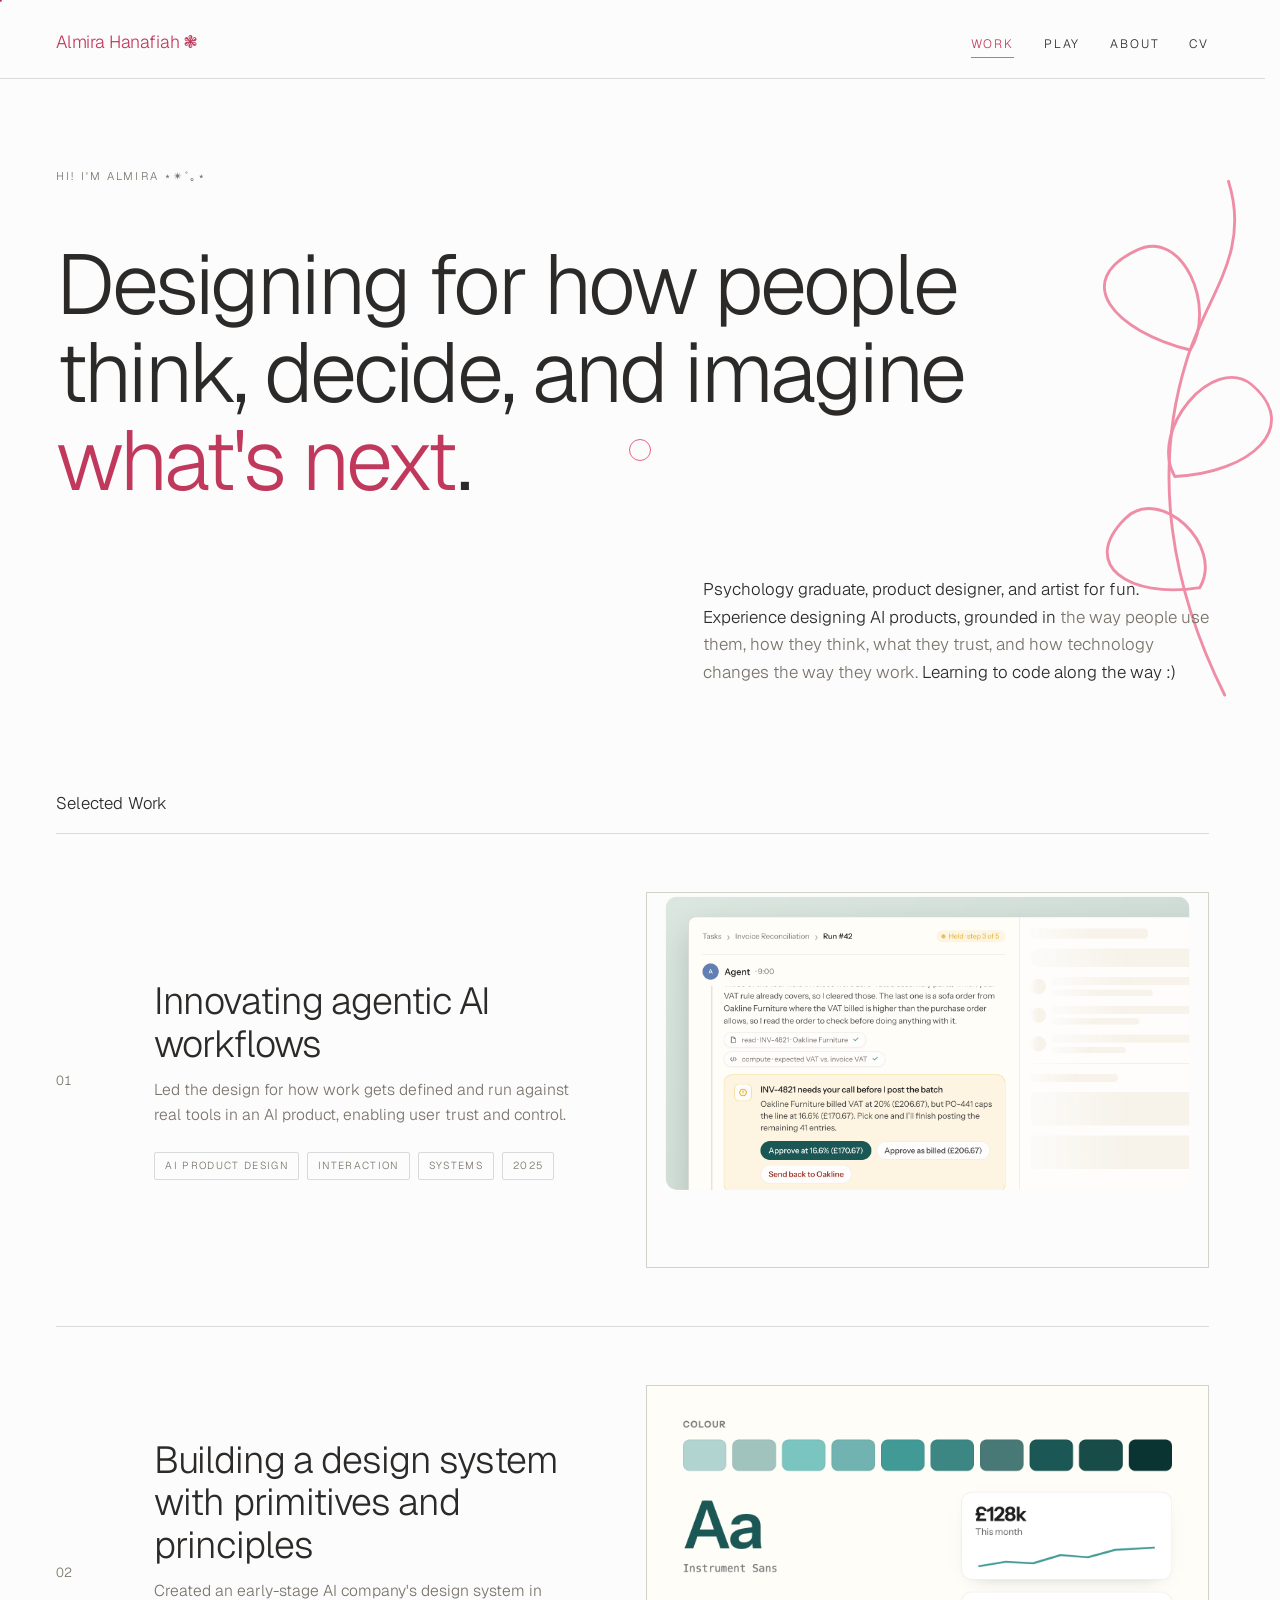
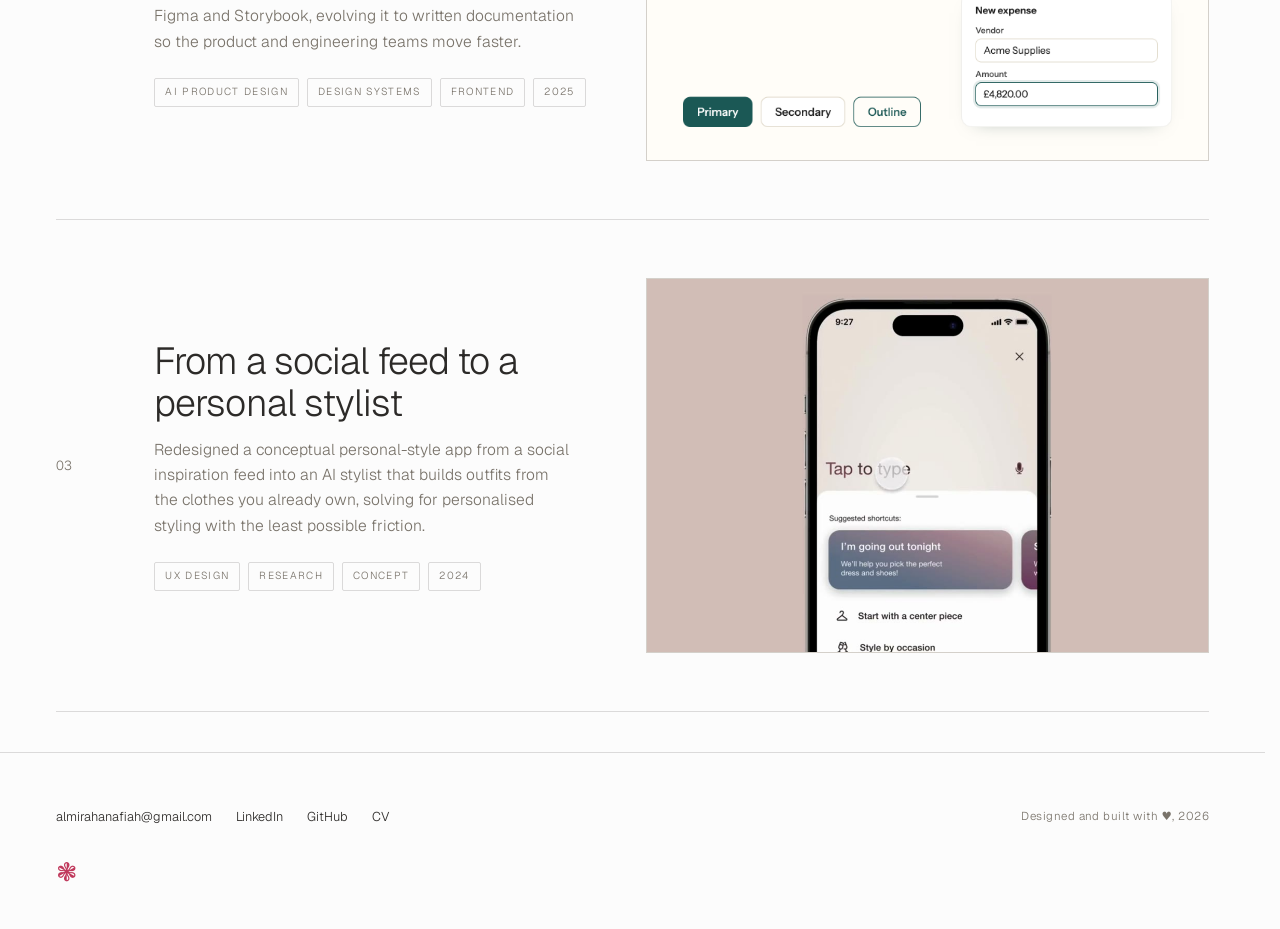
==== commit a4da2cbd: "Fix homepage previews and ship the CS03 cover video - CS01 card thumbnail re-rendered at 3:2 so it f" ====
--- a/index.html
+++ b/index.html
@@ -548,13 +548,21 @@
             </div>
         </footer>
 
-        <div class="proto-note">Prototype, editorial direction</div>
-
         <script>
             (function () {
                 var reduced = matchMedia(
                     "(prefers-reduced-motion: reduce)",
                 ).matches;
+                /* nudge any muted preview videos to autoplay reliably */
+                if (!reduced) {
+                    document
+                        .querySelectorAll(".r-thumb video[autoplay]")
+                        .forEach(function (v) {
+                            v.muted = true;
+                            var p = v.play();
+                            if (p && p.catch) p.catch(function () {});
+                        });
+                }
                 var fine = matchMedia(
                     "(hover: hover) and (pointer: fine)",
                 ).matches;
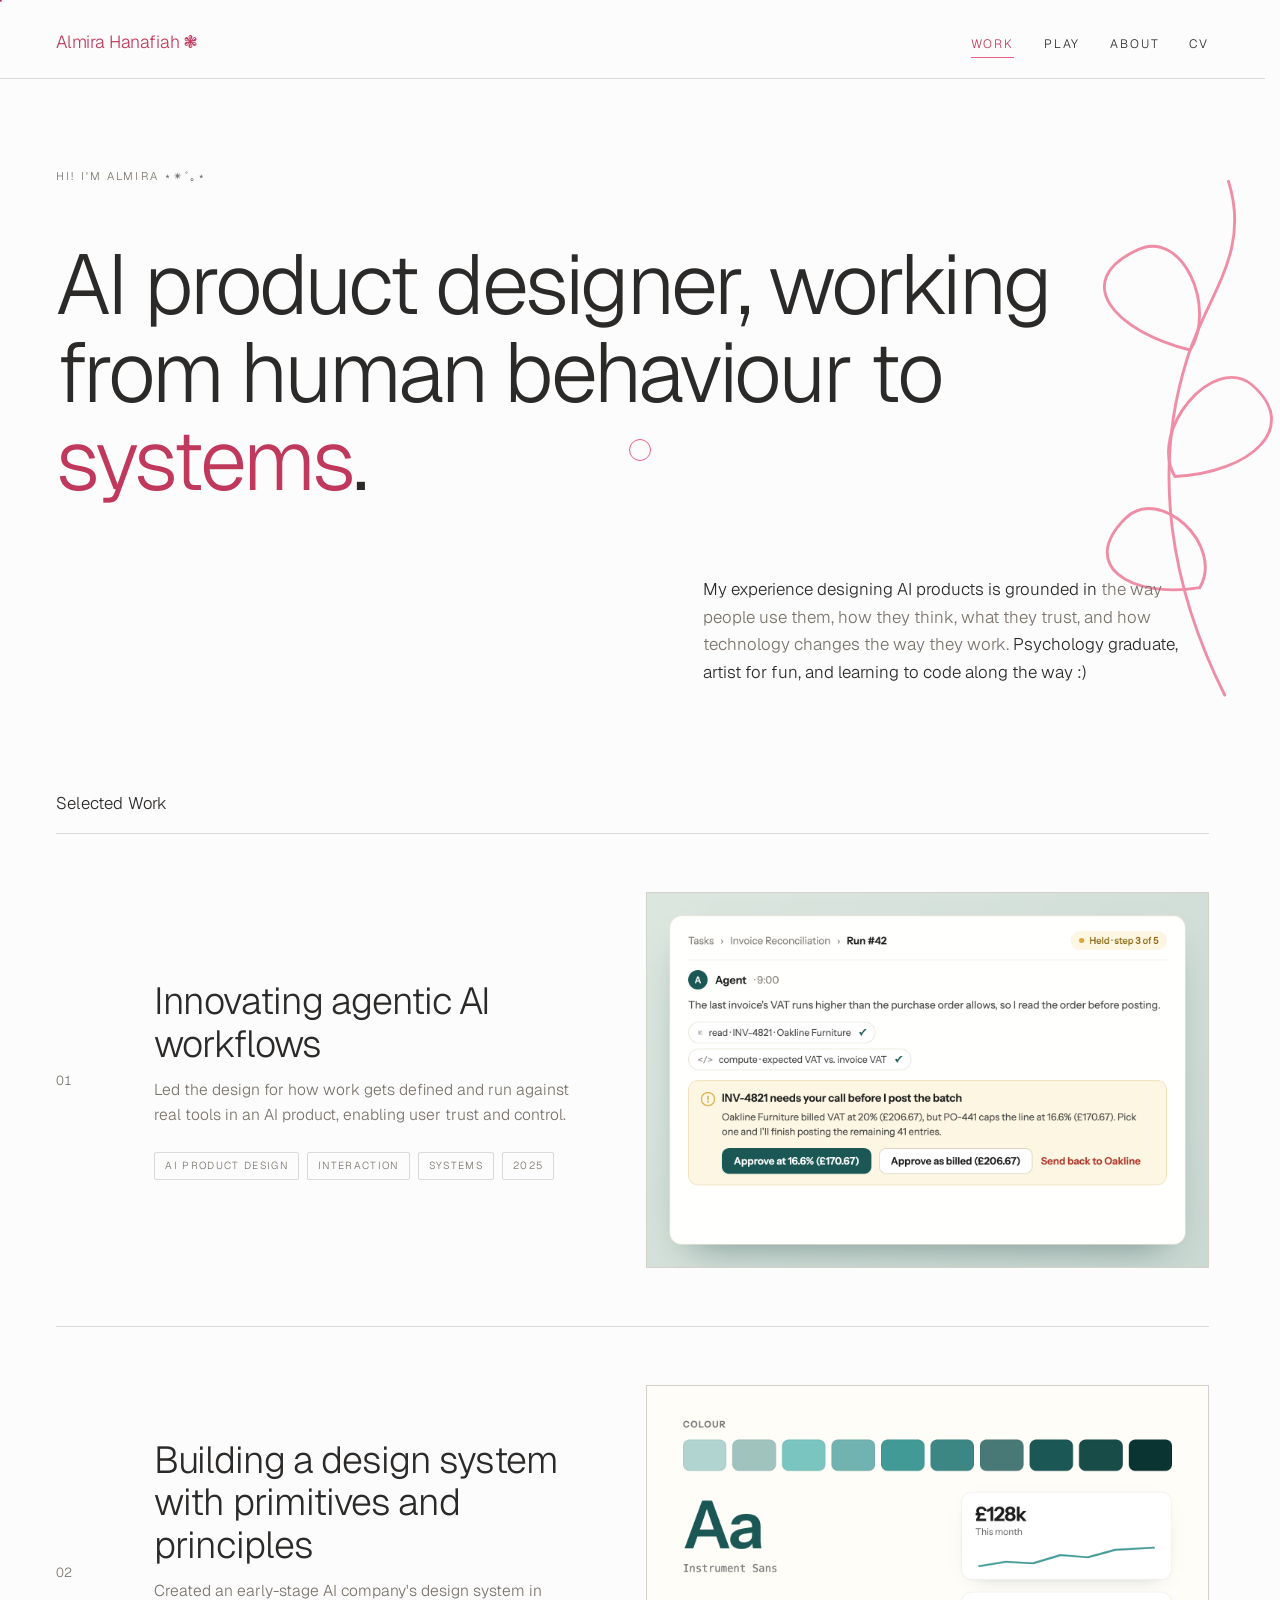
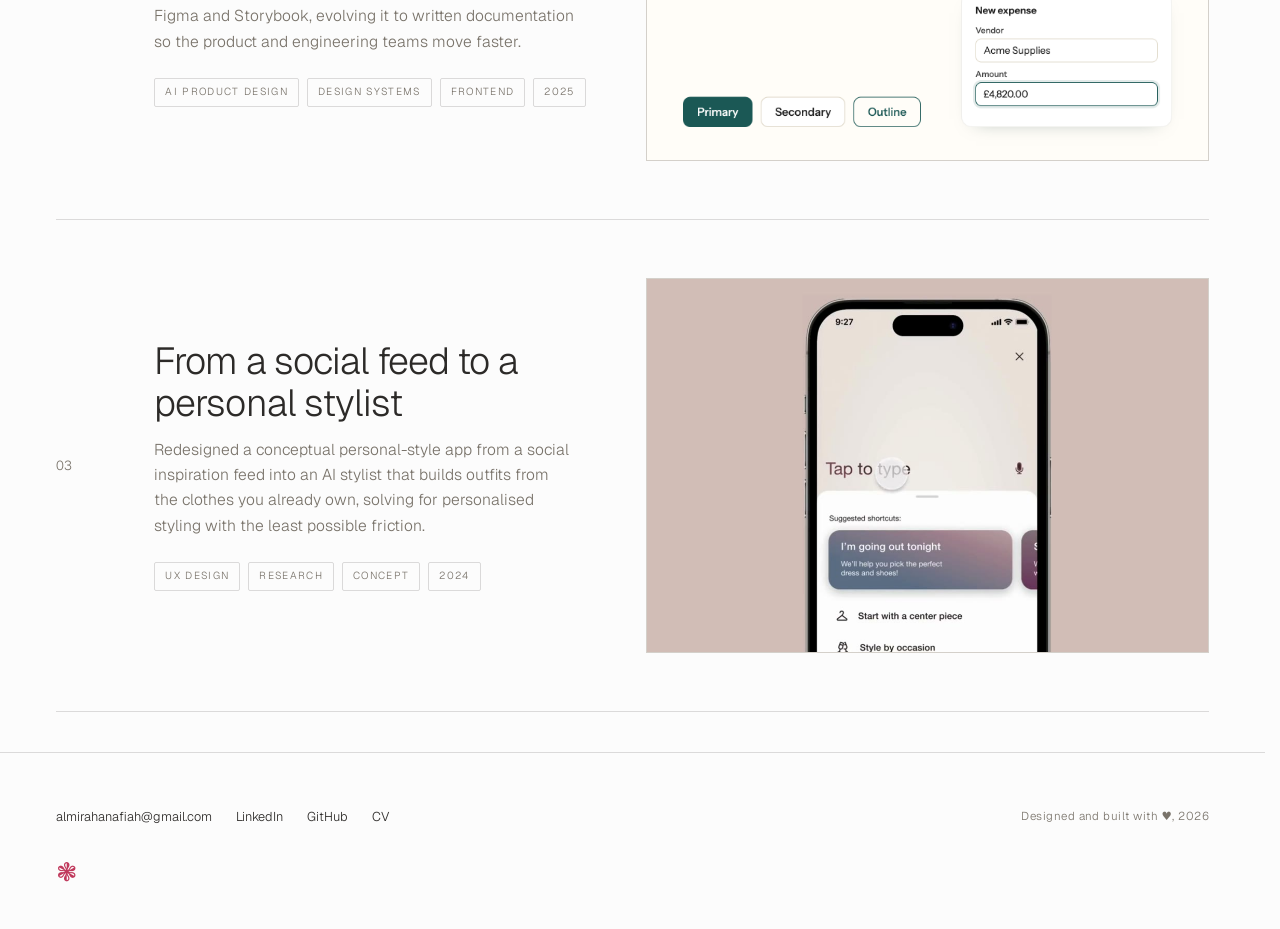
==== commit 23c0314f: "New homepage headline and a cleaner CS01 preview - Hero: "AI product designer, working from human be" ====
--- a/index.html
+++ b/index.html
@@ -391,19 +391,18 @@
                     <div class="lead-grid">
                         <div class="eyebrow label rv">Hi! I'm Almira ⋆✴︎˚｡⋆</div>
                         <h1 class="display rv">
-                            Designing for how people think, decide, and imagine
-                            <em>what's next</em>.
+                            AI product designer, working from human behaviour to
+                            <em>systems</em>.
                         </h1>
                         <p class="dek rv">
-                            Psychology graduate, product designer, and artist
-                            for fun. Experience designing AI products, grounded
-                            in
+                            My experience designing AI products is grounded in
                             <span class="q"
                                 >the way people use them, how they think, what
                                 they trust, and how technology changes the way
                                 they work.</span
                             >
-                            Learning to code along the way :)
+                            Psychology graduate, artist for fun, and learning to
+                            code along the way :)
                         </p>
                     </div>
                 </div>
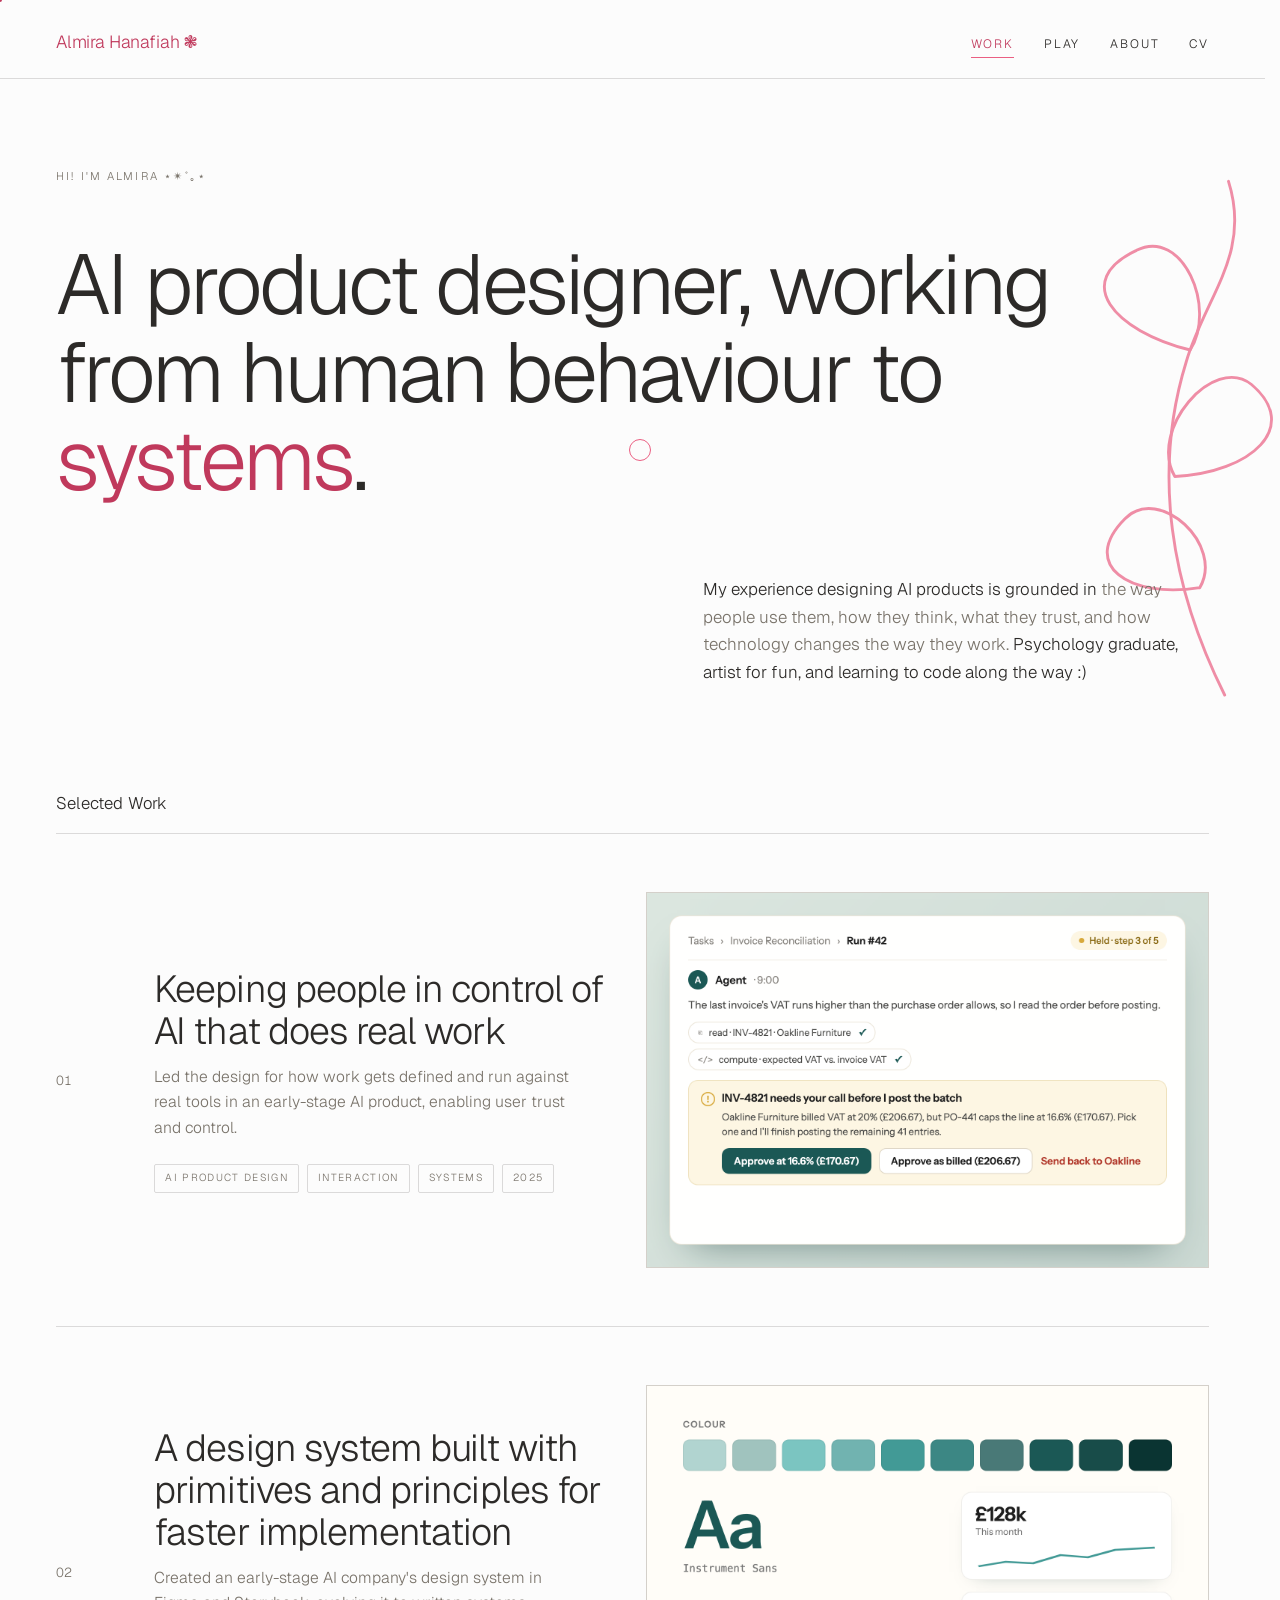
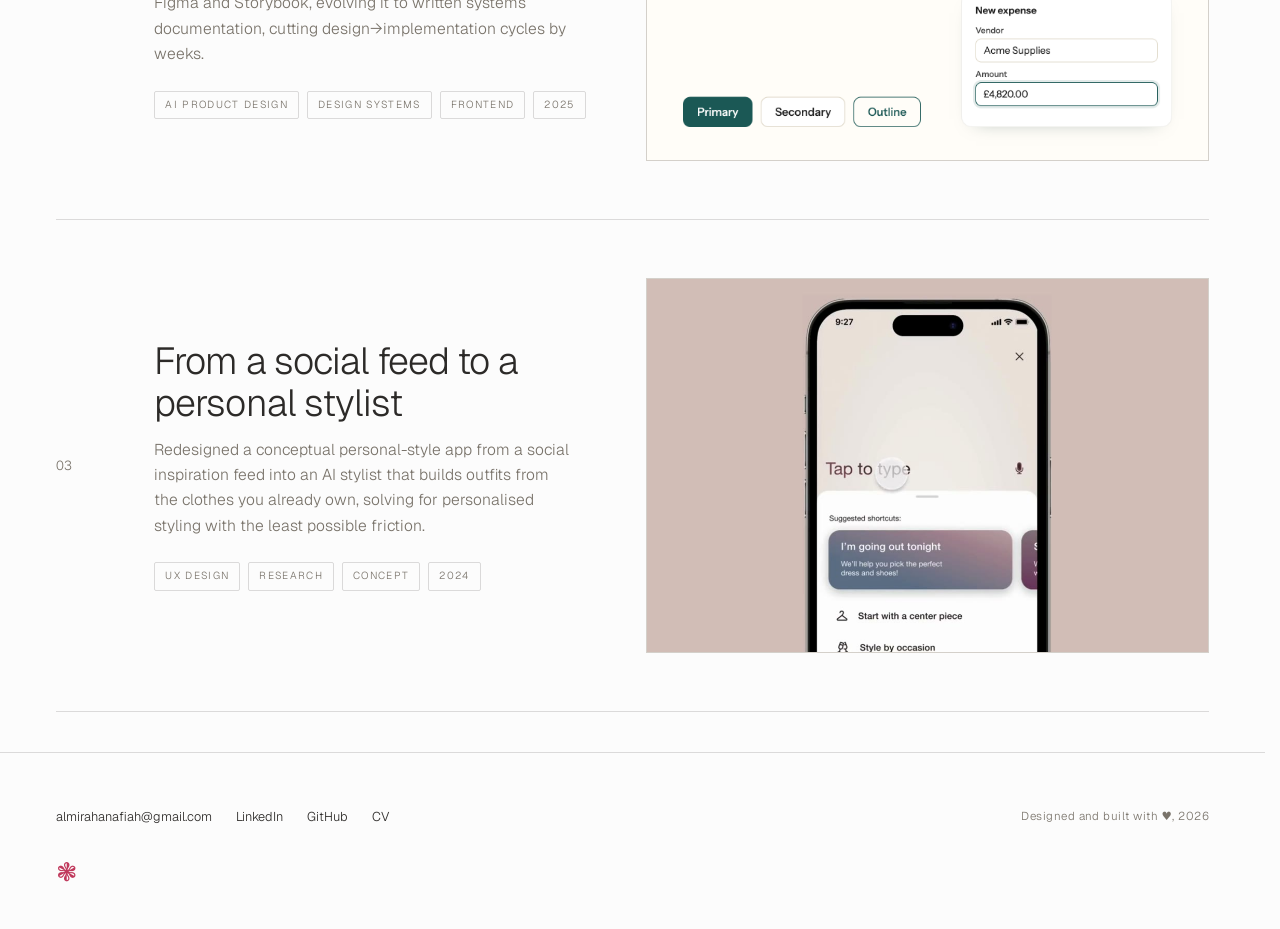
==== commit 83bf2faa: "Case study title and name changes (homepage hero unchanged) - CS01 renamed to "Keeping people in con" ====
--- a/index.html
+++ b/index.html
@@ -419,12 +419,13 @@
                         <div class="r-num">01</div>
                         <div class="r-main">
                             <span class="r-title"
-                                >Innovating agentic AI workflows</span
+                                >Keeping people in control of AI that does real
+                                work</span
                             >
                             <p class="r-desc">
                                 Led the design for how work gets defined and run
-                                against real tools in an AI product, enabling
-                                user trust and control.
+                                against real tools in an early-stage AI product,
+                                enabling user trust and control.
                             </p>
                             <div class="r-tags">
                                 <span class="r-tag">AI Product Design</span>
@@ -446,14 +447,14 @@
                         <div class="r-num">02</div>
                         <div class="r-main">
                             <span class="r-title"
-                                >Building a design system with primitives and
-                                principles</span
+                                >A design system built with primitives and
+                                principles for faster implementation</span
                             >
                             <p class="r-desc">
                                 Created an early-stage AI company's design
                                 system in Figma and Storybook, evolving it to
-                                written documentation so the product and
-                                engineering teams move faster.
+                                written systems documentation, cutting
+                                design→implementation cycles by weeks.
                             </p>
                             <div class="r-tags">
                                 <span class="r-tag">AI Product Design</span>
